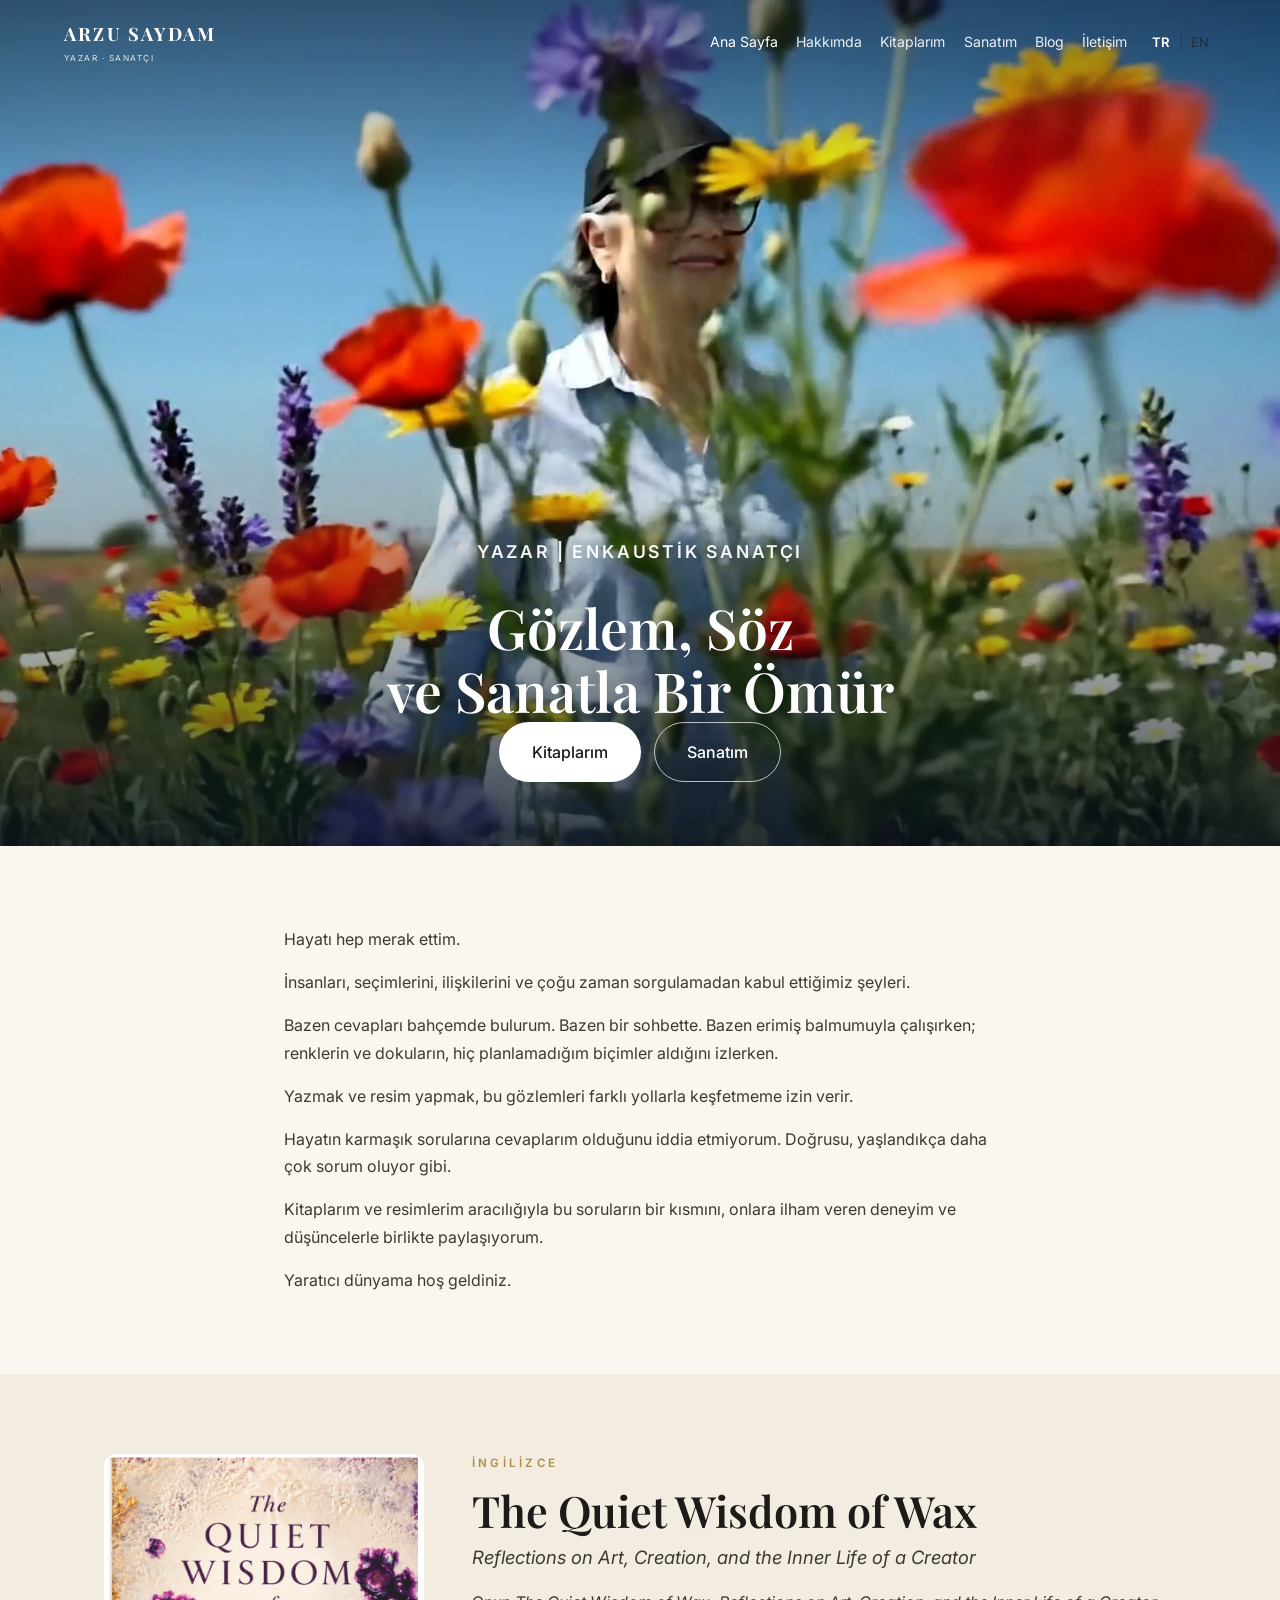
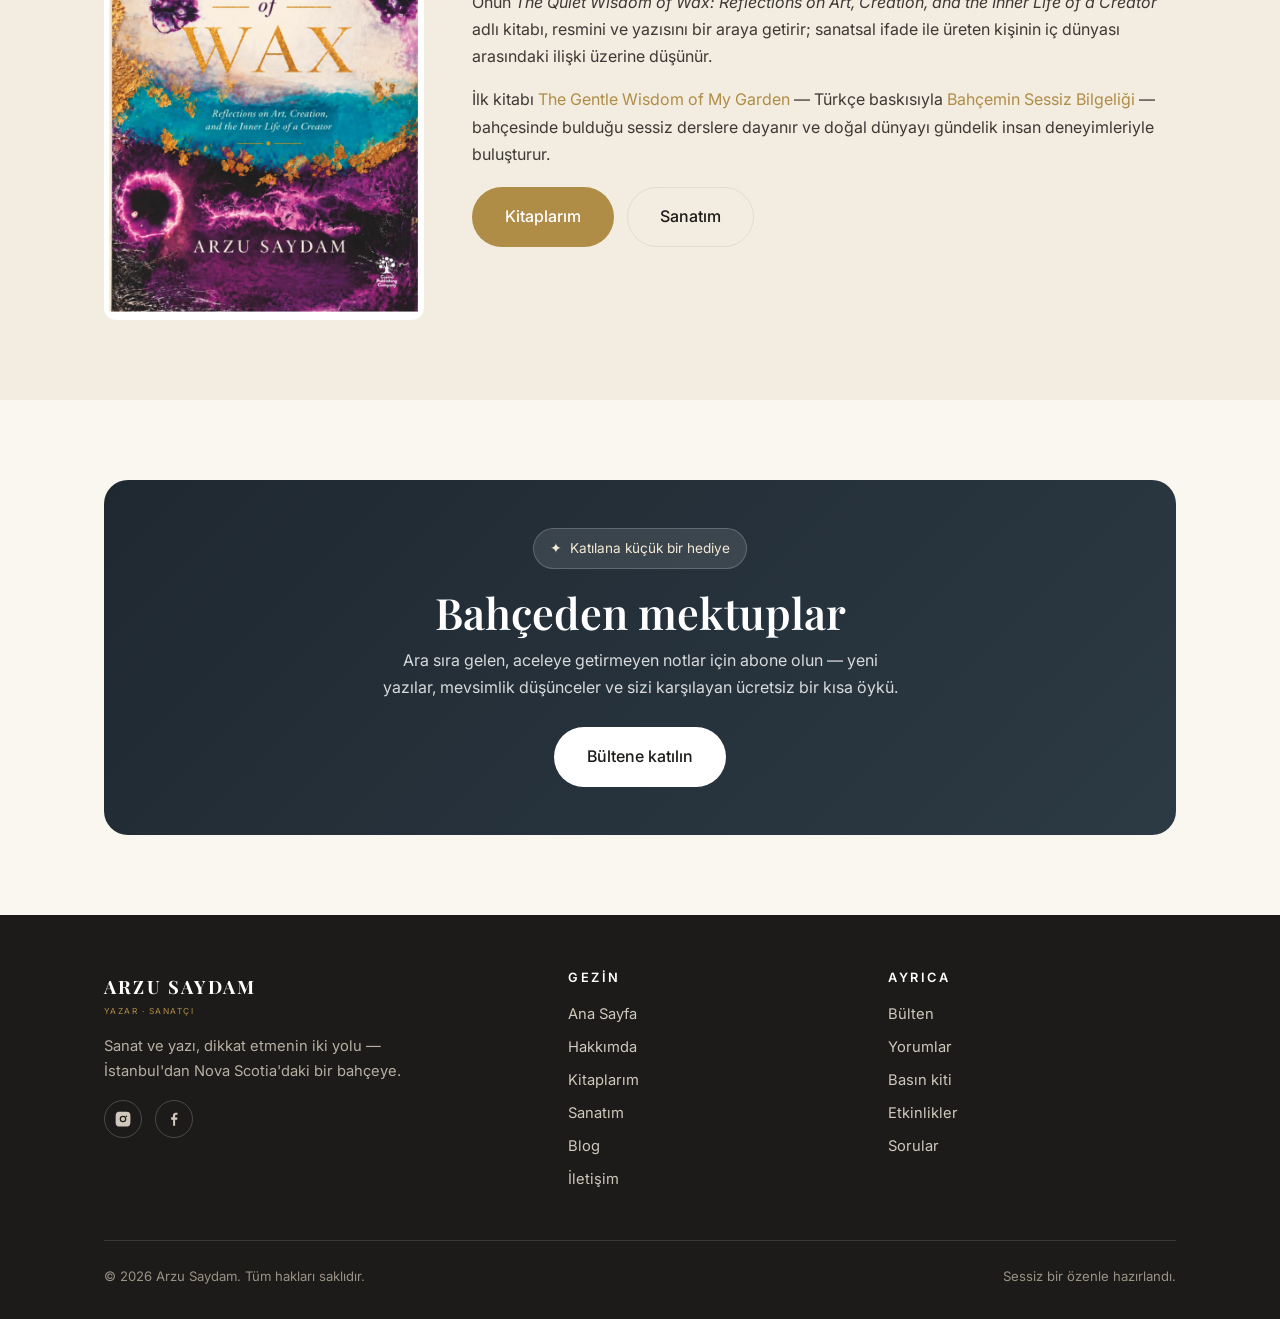
==== index.html @ 3903ef40 "Present Arzu as author and encaustic painter. Keep the garden film and the garden book, and add The " ====
<!DOCTYPE html>
<html lang="tr">
<head>
<meta charset="UTF-8">
<meta name="viewport" content="width=device-width, initial-scale=1.0">
<title>Arzu Saydam — Yazar ve Enkaustik Sanatçı</title>
<meta name="description" content="Arzu Saydam is a Canadian author and encaustic artist whose creative work is rooted in curiosity, observation, and a lifelong desire to understand the world around her.">
<meta property="og:type" content="website">
<meta property="og:site_name" content="Arzu Saydam">
<meta property="og:title" content="Arzu Saydam — Yazar ve Enkaustik Sanatçı">
<meta property="og:description" content="Arzu Saydam is a Canadian author and encaustic artist whose creative work is rooted in curiosity, observation, and a lifelong desire to understand the world around her.">
<meta property="og:image" content="https://www.arzusaydamauthor.com/assets/og-image.jpg">
<meta property="og:image:width" content="1200">
<meta property="og:image:height" content="630">
<meta property="og:url" content="https://www.arzusaydamauthor.com/">
<meta name="twitter:card" content="summary_large_image">
<meta name="twitter:title" content="Arzu Saydam — Yazar ve Enkaustik Sanatçı">
<meta name="twitter:description" content="Arzu Saydam is a Canadian author and encaustic artist whose creative work is rooted in curiosity, observation, and a lifelong desire to understand the world around her.">
<meta name="twitter:image" content="https://www.arzusaydamauthor.com/assets/og-image.jpg">
<link rel="canonical" href="https://www.arzusaydamauthor.com/">
<link rel="icon" href="assets/logo_square.png">
<link href="https://fonts.googleapis.com/css2?family=Inter:wght@400;500;600;700&family=Playfair+Display:ital,wght@0,500;0,600;1,500;1,600&display=swap" rel="stylesheet">
<link rel="stylesheet" href="styles.css">
</head>
<body data-page="home" data-nav="dark">
<a class="skip-link" href="#main">Skip to content</a>
<div id="nav-slot"></div>

<main id="main">

<!-- ===================== HERO (full-bleed garden video) =====================
     TODO(video): The homepage still uses the garden film.
     When the studio hero video arrives, replace only the source below
     (assets/hero-walk.mp4) and, if the still should change too, the poster
     (assets/hero_poster.jpg). Leave the surrounding markup as it is.
     ====================================================================== -->
<header class="hero hero--video">
  <video class="hero-video" autoplay loop muted playsinline poster="assets/hero_poster.jpg" aria-hidden="true">
    <source src="assets/hero-walk.mp4" type="video/mp4">
  </video>
  <div class="v-scrim-top"></div>
  <div class="v-scrim-bottom"></div>

  <div class="hero-content" style="margin-bottom:1rem">
    <p class="hero-role stagger d1"><span data-lang="tr">Yazar | Enkaustik Sanatçı</span><span data-lang="en">Author | Encaustic Artist</span></p>
    <h1 class="stagger d2"><span data-lang="tr">Gözlem, Söz<br>ve Sanatla Bir Ömür</span><span data-lang="en">A Life of Observation,<br>Words, and Art</span></h1>
    <div class="hero-cta stagger d4">
      <a href="books.html" class="btn btn-white btn-lg"><span data-lang="tr">Kitaplarım</span><span data-lang="en">My Books</span></a>
      <a href="art.html" class="btn btn-ghost btn-ghost-light btn-lg"><span data-lang="tr">Sanatım</span><span data-lang="en">My Art</span></a>
    </div>
  </div>
</header>

<!-- ===================== INTRO (her homepage write-up) ===================== -->
<section>
  <div class="narrow">
    <div class="prose">
      <p><span data-lang="tr">Hayatı hep merak ettim.</span><span data-lang="en">I have always been curious about life.</span></p>
      <p><span data-lang="tr">İnsanları, seçimlerini, ilişkilerini ve çoğu zaman sorgulamadan kabul ettiğimiz şeyleri.</span><span data-lang="en">About people, their choices, their relationships, and the things we often accept without questioning.</span></p>
      <p><span data-lang="tr">Bazen cevapları bahçemde bulurum. Bazen bir sohbette. Bazen erimiş balmumuyla çalışırken; renklerin ve dokuların, hiç planlamadığım biçimler aldığını izlerken.</span><span data-lang="en">Sometimes, I find answers in my garden. Sometimes, in a conversation. Sometimes, while working with molten wax, watching colours and textures take shapes I never planned.</span></p>
      <p><span data-lang="tr">Yazmak ve resim yapmak, bu gözlemleri farklı yollarla keşfetmeme izin verir.</span><span data-lang="en">Writing and painting allow me to explore these observations in different ways.</span></p>
      <p><span data-lang="tr">Hayatın karmaşık sorularına cevaplarım olduğunu iddia etmiyorum. Doğrusu, yaşlandıkça daha çok sorum oluyor gibi.</span><span data-lang="en">I don't claim to have answers to life's complicated questions. In fact, the older I grow, the more questions I seem to have.</span></p>
      <p><span data-lang="tr">Kitaplarım ve resimlerim aracılığıyla bu soruların bir kısmını, onlara ilham veren deneyim ve düşüncelerle birlikte paylaşıyorum.</span><span data-lang="en">Through my books and paintings, I share some of those questions, along with the experiences and reflections that inspired them.</span></p>
      <p><span data-lang="tr">Yaratıcı dünyama hoş geldiniz.</span><span data-lang="en">Welcome to my creative world.</span></p>
    </div>
  </div>
</section>

<!-- ===================== BOOK 2, softly, with the garden book beside it ===================== -->
<section class="alt">
  <div class="wrap">
    <div class="book">
      <div class="book-media" style="max-width:340px;margin:0 auto">
        <img src="assets/cover-wax-front.png" width="724" height="1054" alt="The Quiet Wisdom of Wax: Reflections on Art, Creation, and the Inner Life of a Creator — Arzu Saydam, ön kapak" style="width:100%;height:auto;border-radius:12px">
      </div>
      <div>
        <div class="section-tag"><span data-lang="tr">İngilizce</span><span data-lang="en">English</span></div>
        <h2 class="section-title" style="margin-bottom:0.35rem">The Quiet Wisdom of Wax</h2>
        <p class="lead" style="margin-bottom:1rem"><em>Reflections on Art, Creation, and the Inner Life of a Creator</em></p>
        <p style="color:var(--ink-soft);margin-bottom:1rem"><span data-lang="tr">Onun <em>The Quiet Wisdom of Wax: Reflections on Art, Creation, and the Inner Life of a Creator</em> adlı kitabı, resmini ve yazısını bir araya getirir; sanatsal ifade ile üreten kişinin iç dünyası arasındaki ilişki üzerine düşünür.</span><span data-lang="en">Her book <em>The Quiet Wisdom of Wax: Reflections on Art, Creation, and the Inner Life of a Creator</em> brings her painting and writing together, reflecting on the relationship between artistic expression and the inner life of the person creating it.</span></p>
        <p style="color:var(--ink-soft);margin-bottom:1.2rem"><span data-lang="tr">İlk kitabı <a href="books.html#gentle-wisdom" style="color:var(--gold)">The Gentle Wisdom of My Garden</a> — Türkçe baskısıyla <a href="books.html#bahcemin-sessiz-bilgeligi" style="color:var(--gold)">Bahçemin Sessiz Bilgeliği</a> — bahçesinde bulduğu sessiz derslere dayanır ve doğal dünyayı gündelik insan deneyimleriyle buluşturur.</span><span data-lang="en">In her first book, <a href="books.html#gentle-wisdom" style="color:var(--gold)">The Gentle Wisdom of My Garden</a>, also published in Turkish as <a href="books.html#bahcemin-sessiz-bilgeligi" style="color:var(--gold)">Bahçemin Sessiz Bilgeliği</a>, she draws upon the quiet lessons found in her garden, connecting the natural world with everyday human experiences.</span></p>
        <div class="hero-cta" style="justify-content:flex-start">
          <a href="books.html#quiet-wisdom" class="btn btn-gold btn-lg"><span data-lang="tr">Kitaplarım</span><span data-lang="en">My Books</span></a>
          <a href="art.html" class="btn btn-ghost btn-lg"><span data-lang="tr">Sanatım</span><span data-lang="en">My Art</span></a>
        </div>
      </div>
    </div>
  </div>
</section>

<!-- ===================== NEWSLETTER BAND ===================== -->
<section>
  <div class="wrap">
    <div class="band">
      <span class="gift">✦ <span data-lang="tr">Katılana küçük bir hediye</span><span data-lang="en">A free gift when you join</span></span>
      <h2 class="section-title" style="margin-bottom:0.6rem"><span data-lang="tr">Bahçeden mektuplar</span><span data-lang="en">Letters from the garden</span></h2>
      <p style="max-width:520px;margin:0 auto 1.6rem"><span data-lang="tr">Ara sıra gelen, aceleye getirmeyen notlar için abone olun — yeni yazılar, mevsimlik düşünceler ve sizi karşılayan ücretsiz bir kısa öykü.</span><span data-lang="en">Subscribe for occasional, unhurried notes — new writing, seasonal reflections, and a free short story to welcome you.</span></p>
      <a href="newsletter.html" class="btn btn-white btn-lg"><span data-lang="tr">Bültene katılın</span><span data-lang="en">Join the newsletter</span></a>
    </div>
  </div>
</section>

</main>

<div id="footer-slot"></div>
<script src="partials.js"></script>
</body>
</html>
---- styles.css ----
/* ========================================================================
   Arzu Saydam — Author Platform
   Shared stylesheet
   Palette drawn from the AS logo: warm gold, ink black, cream paper
   ======================================================================== */

:root {
  --gold: #b08d46;
  --gold-soft: #c8ad78;
  --ink: #1c1b19;
  --ink-soft: #3d3a35;
  --paper: #faf7f1;
  --paper-2: #f2ece1;
  --line: #e4dccd;
  --white: #ffffff;
  --shadow: 0 20px 60px rgba(28, 27, 25, 0.12);
  --radius: 1.5rem;
  --serif: 'Playfair Display', Georgia, 'Times New Roman', serif;
  --sans: 'Inter', -apple-system, BlinkMacSystemFont, 'Segoe UI', sans-serif;
}

* { margin: 0; padding: 0; box-sizing: border-box; }

/* ---------- Bilingual (Turkish default, English via toggle) ---------- */
html.lang-en [data-lang="tr"] { display: none !important; }
html:not(.lang-en) [data-lang="en"] { display: none !important; }
.lang-switch { display: inline-flex; align-items: center; gap: 2px; font-size: 0.82rem; }
.lang-switch button {
  background: none; border: none; cursor: pointer; color: inherit; font: inherit;
  padding: 2px 6px; border-radius: 6px; opacity: 0.6; letter-spacing: 0.04em;
}
.lang-switch button.active { opacity: 1; font-weight: 600; color: var(--gold); }
.on-dark .lang-switch button.active { color: #fff; }
.lang-switch .sep { opacity: 0.4; }

html { scroll-behavior: smooth; }

body {
  font-family: var(--sans);
  color: var(--ink);
  background: var(--paper);
  line-height: 1.7;
  -webkit-font-smoothing: antialiased;
}

h1, h2, h3, h4 { font-family: var(--serif); font-weight: 600; line-height: 1.15; color: var(--ink); }
a { color: inherit; text-decoration: none; }
img { display: block; max-width: 100%; }

.wrap { max-width: 1120px; margin: 0 auto; padding: 0 1.5rem; }
.narrow { max-width: 760px; margin: 0 auto; padding: 0 1.5rem; }

/* ---------- Animations ---------- */
@keyframes fadeInUp {
  from { opacity: 0; transform: translateY(30px); }
  to   { opacity: 1; transform: translateY(0); }
}
.stagger { opacity: 0; animation: fadeInUp 0.9s ease-out forwards; }
.d1 { animation-delay: 0.15s; }
.d2 { animation-delay: 0.45s; }
.d3 { animation-delay: 0.8s; }
.d4 { animation-delay: 1.15s; }

/* ---------- Accessibility ---------- */
.skip-link {
  position: absolute; left: -9999px; top: 0; z-index: 100;
  background: var(--ink); color: #fff; padding: 0.8rem 1.4rem; border-radius: 0 0 10px 0;
  font-size: 0.9rem; font-weight: 600;
}
.skip-link:focus { left: 0; }

@media (prefers-reduced-motion: reduce) {
  .stagger { animation: none; opacity: 1; }
  html { scroll-behavior: auto; }
  * { animation-duration: 0.01ms !important; animation-iteration-count: 1 !important; transition-duration: 0.01ms !important; }
}

/* ---------- Top navigation ---------- */
.nav {
  position: sticky; top: 0; z-index: 50;
  background: rgba(250, 247, 241, 0.86);
  backdrop-filter: blur(10px);
  border-bottom: 1px solid var(--line);
}
.nav.on-dark {
  position: absolute; top: 0; left: 0; width: 100%;
  background: transparent; border-bottom: none; backdrop-filter: none;
}
.nav-inner {
  max-width: 1200px; margin: 0 auto; padding: 1.1rem 1.5rem;
  display: flex; align-items: center; justify-content: space-between; gap: 1rem;
}
.brand { display: flex; align-items: center; gap: 0.7rem; }
.brand .mark {
  font-family: var(--serif); font-weight: 700; letter-spacing: 0.12em;
  font-size: 1.15rem; text-transform: uppercase;
}
.brand .mark small { display: block; font-family: var(--sans); font-weight: 400;
  letter-spacing: 0.18em; font-size: 0.52rem; color: var(--gold); text-transform: uppercase; margin-top: 2px; }
.on-dark .brand .mark { color: #fff; }
.on-dark .brand .mark small { color: rgba(255,255,255,0.85); }

.menu { display: flex; align-items: center; gap: 1.15rem; list-style: none; }
.menu a { font-size: 0.88rem; color: var(--ink-soft); transition: color 0.2s; }
.menu a:hover, .menu a.active { color: var(--gold); }
.on-dark .menu a { color: rgba(255,255,255,0.9); }
.on-dark .menu a:hover, .on-dark .menu a.active { color: #fff; }

.btn {
  display: inline-block; font-family: var(--sans); font-size: 0.9rem; font-weight: 500;
  padding: 0.7rem 1.5rem; border-radius: 999px; cursor: pointer; border: 1px solid transparent;
  transition: transform 0.2s ease, background 0.2s ease, color 0.2s ease;
}
.btn:hover { transform: translateY(-1px); }
.btn-gold { background: var(--gold); color: #fff; }
.btn-gold:hover { background: #9a7a38; }
.btn-ghost { border-color: var(--line); color: var(--ink); background: transparent; }
.btn-ghost:hover { border-color: var(--gold); color: var(--gold); }
.btn-white { background: #fff; color: var(--ink); }
.btn-ghost-light { border-color: rgba(255,255,255,0.7); color: #fff; background: transparent; }
.btn-ghost-light:hover { border-color: #fff; color: #fff; }
.btn-lg { padding: 0.95rem 2rem; font-size: 1rem; }
.btn:focus-visible, .artwork-open:focus-visible, .menu a:focus-visible, .lightbox-close:focus-visible {
  outline: 2px solid var(--gold); outline-offset: 3px;
}

.nav-toggle { display: none; width: 44px; height: 44px; border: 1px solid var(--line);
  background: #fff; border-radius: 12px; cursor: pointer; align-items: center; justify-content: center; }
.on-dark .nav-toggle { background: rgba(255,255,255,0.15); border-color: rgba(255,255,255,0.4); }
.nav-toggle svg { width: 22px; height: 22px; }
.on-dark .nav-toggle svg { stroke: #fff; }

/* ---------- Hero ---------- */
.hero {
  position: relative; min-height: 92vh; display: flex; flex-direction: column;
  align-items: center; justify-content: center; text-align: center; overflow: hidden;
}

/* Full-bleed video hero */
.hero--video { background: #0d1b2a; justify-content: flex-end; padding-bottom: 3rem; min-height: 94vh; }
.hero--video .hero-video {
  position: absolute; inset: 0; width: 100%; height: 100%; object-fit: cover; z-index: 0;
  background: url('assets/hero_poster.jpg?v=2') center/cover no-repeat;
}
.hero--video .v-scrim-top {
  position: absolute; top: 0; left: 0; width: 100%; height: 26%; z-index: 1; pointer-events: none;
  background: linear-gradient(180deg, rgba(10,20,35,0.5) 0%, rgba(10,20,35,0) 100%);
}
.hero--video .v-scrim-bottom {
  position: absolute; bottom: 0; left: 0; width: 100%; height: 55%; z-index: 1; pointer-events: none;
  background: linear-gradient(0deg, rgba(8,16,28,0.82) 0%, rgba(8,16,28,0.28) 50%, rgba(8,16,28,0) 100%);
}

.hero-content { position: relative; z-index: 6; margin-top: 1.2rem; padding: 0 1.5rem; }
.hero-role {
  letter-spacing: 0.16em; text-transform: uppercase; font-size: clamp(0.62rem, 2.5vw, 0.78rem); font-weight: 600;
  color: #f3ead6; margin: 0 auto 0.85rem; max-width: 36rem;
}
.hero-content h1 { color: #fff; font-size: clamp(2.15rem, 4.6vw, 3.45rem); max-width: 16em; margin-left: auto; margin-right: auto; text-shadow: 0 2px 24px rgba(0,0,0,0.25); }
.hero-content h1 em { font-style: italic; color: #fff; }
.hero-content p { color: rgba(255,255,255,0.95); font-size: 1.1rem; max-width: 560px; margin: 1rem auto 1.8rem;
  text-shadow: 0 1px 12px rgba(0,0,0,0.3); }
.hero-cta { display: flex; gap: 0.8rem; justify-content: center; flex-wrap: wrap; }

/* ---------- Sections ---------- */
section { padding: 5rem 0; }
.section-tag { font-family: var(--sans); letter-spacing: 0.28em; text-transform: uppercase;
  font-size: 0.72rem; color: var(--gold); font-weight: 600; margin-bottom: 0.8rem; }
.section-title { font-size: clamp(1.9rem, 4vw, 2.7rem); margin-bottom: 1rem; }
.lead { font-size: 1.15rem; color: var(--ink-soft); }
.center { text-align: center; }
.divider { width: 60px; height: 1px; background: var(--gold); margin: 1.2rem auto; position: relative; }
.divider::after { content: '✦'; position: absolute; top: -0.7rem; left: 50%; transform: translateX(-50%);
  color: var(--gold); font-size: 0.8rem; background: var(--paper); padding: 0 6px; }

.alt { background: var(--paper-2); }

/* ---------- Cards / grids ---------- */
.grid { display: grid; gap: 1.6rem; }
.grid-2 { grid-template-columns: repeat(2, 1fr); }
.grid-3 { grid-template-columns: repeat(3, 1fr); }
.card { background: #fff; border: 1px solid var(--line); border-radius: var(--radius); overflow: hidden;
  box-shadow: var(--shadow); transition: transform 0.25s ease, box-shadow 0.25s ease; }
.card:hover { transform: translateY(-4px); box-shadow: 0 30px 70px rgba(28,27,25,0.16); }
.card .body { padding: 1.6rem; }
.card h3 { font-size: 1.3rem; margin-bottom: 0.5rem; }
.card .meta { font-size: 0.78rem; letter-spacing: 0.16em; text-transform: uppercase; color: var(--gold); margin-bottom: 0.6rem; }
.card p { color: var(--ink-soft); font-size: 0.97rem; }
.card .thumb { aspect-ratio: 3/2; background: linear-gradient(135deg, var(--paper-2), var(--line)); }

/* Book layout */
.book { display: grid; grid-template-columns: 320px 1fr; gap: 3rem; align-items: start; }
.book-cover { border-radius: 12px; overflow: hidden; box-shadow: var(--shadow);
  aspect-ratio: 2/3; background: linear-gradient(160deg, #26303a, #121820); position: relative; }
.book-cover .cover-inner { position: absolute; inset: 0; display: flex; flex-direction: column;
  align-items: center; justify-content: center; text-align: center; padding: 1.4rem; color: #f3ead6; }
.book-cover .cover-inner .t { font-family: var(--serif); font-size: 1.5rem; line-height: 1.2; }
.book-cover .cover-inner .a { margin-top: auto; font-size: 0.72rem; letter-spacing: 0.24em; text-transform: uppercase; color: var(--gold-soft); }
.book-cover .cover-inner .leaf { font-size: 2rem; color: var(--gold-soft); margin-bottom: 0.8rem; }
.formats { display: flex; gap: 0.6rem; flex-wrap: wrap; margin: 1rem 0; }
.chip { font-size: 0.78rem; padding: 0.35rem 0.85rem; border: 1px solid var(--line); border-radius: 999px; color: var(--ink-soft); }
.sample { background: #fff; border: 1px solid var(--line); border-left: 3px solid var(--gold);
  border-radius: 12px; padding: 1.8rem 2rem; margin-top: 1.4rem; }
.sample p { color: var(--ink-soft); margin-bottom: 1rem; }
.sample p:first-of-type::first-letter { font-family: var(--serif); font-size: 3.2rem; float: left;
  line-height: 0.8; padding: 0.3rem 0.6rem 0 0; color: var(--gold); }

/* Quote / testimonial */
.quote { background: #fff; border: 1px solid var(--line); border-radius: var(--radius); padding: 2rem;
  box-shadow: var(--shadow); align-self: start; }
.quote p { font-family: var(--serif); font-style: italic; font-size: 1.15rem; color: var(--ink-soft); }
.quote p + p { margin-top: 0.85rem; }
.quote .stars { color: var(--gold); letter-spacing: 0.12em; font-size: 0.95rem; margin-bottom: 0.75rem;
  line-height: 1; }
.quote .by { font-family: var(--sans); font-style: normal; font-size: 0.85rem; color: var(--gold);
  margin-top: 1rem; letter-spacing: 0.06em; }

/* Forms */
.field { margin-bottom: 1.1rem; }
.field label { display: block; font-size: 0.85rem; margin-bottom: 0.4rem; color: var(--ink-soft); }
.field input, .field textarea, .field select {
  width: 100%; padding: 0.8rem 1rem; border: 1px solid var(--line); border-radius: 12px;
  font-family: var(--sans); font-size: 0.95rem; background: #fff; color: var(--ink); }
.field input:focus, .field textarea:focus { outline: none; border-color: var(--gold); }

/* Newsletter band */
.band { background: linear-gradient(135deg, #1f2831, #2c3a44); color: #f3ead6; border-radius: var(--radius); padding: 3rem; text-align: center; }
.band h2 { color: #fff; }
.band p { color: rgba(255,255,255,0.82); }
.band .gift { display: inline-flex; align-items: center; gap: 0.5rem; background: rgba(255,255,255,0.1);
  border: 1px solid rgba(255,255,255,0.2); padding: 0.5rem 1rem; border-radius: 999px; font-size: 0.85rem; margin-bottom: 1.2rem; }

/* FAQ */
.faq details { background: #fff; border: 1px solid var(--line); border-radius: 14px; padding: 1.2rem 1.5rem; margin-bottom: 1rem; }
.faq summary { font-family: var(--serif); font-size: 1.15rem; cursor: pointer; list-style: none; display: flex; justify-content: space-between; align-items: center; }
.faq summary::-webkit-details-marker { display: none; }
.faq summary::after { content: '+'; color: var(--gold); font-size: 1.4rem; }
.faq details[open] summary::after { content: '–'; }
.faq details p { margin-top: 0.9rem; color: var(--ink-soft); }

/* Media kit downloads */
.dl { display: flex; align-items: center; justify-content: space-between; gap: 1rem;
  background: #fff; border: 1px solid var(--line); border-radius: 14px; padding: 1.1rem 1.4rem; margin-bottom: 0.8rem; }
.dl .n { font-weight: 500; }
.dl .s { font-size: 0.8rem; color: var(--ink-soft); }

/* ---------- Footer ---------- */
.footer { background: var(--ink); color: #cfc8bb; padding: 3.5rem 0 2rem; }
.footer a { color: #cfc8bb; }
.footer a:hover { color: #fff; }
.footer-grid { display: grid; grid-template-columns: 1.5fr 1fr 1fr; gap: 2rem; }
.footer h4 { color: #fff; font-family: var(--sans); font-size: 0.8rem; letter-spacing: 0.2em; text-transform: uppercase; margin-bottom: 1rem; }
.footer ul { list-style: none; }
.footer ul li { margin-bottom: 0.5rem; font-size: 0.92rem; }
.footer .brand .mark { color: #fff; }
.footer .socials { display: flex; gap: 0.8rem; margin-top: 1rem; }
.footer .socials a { width: 38px; height: 38px; border: 1px solid rgba(255,255,255,0.2); border-radius: 50%;
  display: flex; align-items: center; justify-content: center; }
.footer .socials svg { width: 18px; height: 18px; fill: #cfc8bb; }
.footer .socials a:hover { background: var(--gold); border-color: var(--gold); }
.footer .socials a:hover svg { fill: #fff; }
.footer-bottom { border-top: 1px solid rgba(255,255,255,0.12); margin-top: 2.5rem; padding-top: 1.5rem;
  font-size: 0.82rem; color: #9a9284; display: flex; justify-content: space-between; flex-wrap: wrap; gap: 0.6rem; }

/* ---------- Prose, books, profile, gallery ---------- */
.prose p { color: var(--ink-soft); margin: 0 0 1rem; }
.prose p:last-child { margin-bottom: 0; }
[hidden] { display: none !important; }

.role-line {
  letter-spacing: 0.14em; text-transform: uppercase; font-size: 0.78rem;
  font-weight: 600; color: var(--gold); margin-top: 0.85rem;
}

.shelf {
  display: grid; grid-template-columns: repeat(3, 1fr); gap: 1.4rem; align-items: stretch;
}
.book-card {
  background: #fff; border: 1px solid var(--line); border-radius: var(--radius);
  box-shadow: var(--shadow); display: flex; flex-direction: column; min-width: 0;
}
.cover-frame {
  height: 340px; display: flex; align-items: center; justify-content: center;
  background: linear-gradient(180deg, var(--paper-2), #fff); padding: 1.1rem 1.1rem 0.4rem;
}
.cover-frame img {
  max-height: 100%; max-width: 100%; width: auto; height: auto; object-fit: contain;
  border-radius: 6px; box-shadow: 0 12px 28px rgba(28, 27, 25, 0.12);
}
.book-card .body { padding: 1.15rem 1.25rem 1.4rem; display: flex; flex-direction: column; gap: 0.75rem; flex: 1; }
.book-card h2 { font-size: 1.35rem; }
.book-card .sub { font-family: var(--serif); font-style: italic; color: var(--ink-soft); font-size: 0.98rem; }
.book-card p { color: var(--ink-soft); font-size: 0.95rem; }
.edition {
  font-size: 0.72rem; letter-spacing: 0.16em; text-transform: uppercase;
  color: var(--gold); font-weight: 600;
}
.book-card .buy { display: flex; flex-direction: column; gap: 0.5rem; margin-top: auto; }
.book-card .buy .btn { text-align: center; }
.meta-quiet { font-size: 0.8rem; color: var(--ink-soft); line-height: 1.55; }
.shelf-note { margin-top: 1.4rem; color: var(--ink-soft); font-size: 0.92rem; }

.back-cover { margin-top: 0.2rem; }
.back-cover summary {
  cursor: pointer; color: var(--gold); font-size: 0.9rem; list-style: none;
}
.back-cover summary::-webkit-details-marker { display: none; }
.back-cover img { margin-top: 0.8rem; border-radius: 8px; width: 100%; height: auto; }

.profile { display: grid; grid-template-columns: 260px 1fr; gap: 2.5rem; align-items: start; }
.portrait { border-radius: 18px; overflow: hidden; box-shadow: var(--shadow); }
.portrait img { width: 100%; aspect-ratio: 4/5; object-fit: cover; }
.statement {
  margin-top: 2.6rem; padding: 1.5rem 1.5rem 1.5rem 1.35rem;
  border-left: 3px solid var(--gold); background: #fff; border-radius: 0 16px 16px 0;
}
.statement p { color: var(--ink-soft); margin: 0 0 0.85rem; }
.statement p:last-child { margin-bottom: 0; }

.gallery { display: grid; grid-template-columns: repeat(3, 1fr); gap: 1.3rem; }
.artwork-open {
  display: flex; flex-direction: column; width: 100%; text-align: left;
  background: #fff; border: 1px solid var(--line); border-radius: var(--radius);
  overflow: hidden; cursor: pointer; font: inherit; color: inherit; padding: 0;
  box-shadow: var(--shadow); transition: transform 0.25s ease, box-shadow 0.25s ease;
}
.artwork-open:hover { transform: translateY(-4px); box-shadow: 0 30px 70px rgba(28, 27, 25, 0.16); }
.artwork-frame {
  position: relative; display: block; aspect-ratio: 4/5;
  background:
    radial-gradient(circle at 18% 22%, rgba(176, 141, 70, 0.38), transparent 42%),
    radial-gradient(circle at 78% 74%, rgba(88, 58, 92, 0.2), transparent 46%),
    linear-gradient(165deg, #f6f0e4, #e4d7c4 55%, #d9c7b0);
}
.artwork-photo { width: 100%; height: 100%; object-fit: cover; }
.artwork-empty {
  position: absolute; inset: 0; display: flex; align-items: center; justify-content: center;
  text-align: center; padding: 1rem; letter-spacing: 0.14em; text-transform: uppercase;
  font-size: 0.72rem; font-weight: 600; color: var(--gold);
}
.artwork-frame:has(.artwork-photo:not([hidden])) .artwork-empty { display: none; }
.artwork-caption { display: block; padding: 1rem 1.1rem 1.15rem; }
.artwork-title { display: block; font-family: var(--serif); font-size: 1.15rem; font-weight: 600; }
.artwork-meta {
  display: flex; flex-wrap: wrap; gap: 0.35rem 0.7rem; margin-top: 0.35rem;
  font-size: 0.78rem; letter-spacing: 0.08em; text-transform: uppercase; color: var(--ink-soft);
}
.artwork.is-placeholder .artwork-title,
.artwork.is-placeholder .artwork-meta { color: #a39888; font-style: italic; letter-spacing: 0.04em; text-transform: none; }
.works-note {
  margin: 0 auto 1.8rem; max-width: 640px; text-align: center; color: var(--ink-soft);
}
.works-note code {
  font-family: ui-monospace, SFMono-Regular, Menlo, Consolas, monospace;
  font-size: 0.86em; color: var(--ink);
}

.lightbox {
  margin: auto; border: none; padding: 0; background: transparent;
  width: min(920px, calc(100vw - 2rem)); max-height: calc(100vh - 2rem);
}
.lightbox::backdrop { background: rgba(20, 16, 12, 0.72); }
.lightbox-panel {
  background: var(--paper); border-radius: 18px; overflow: hidden;
  display: grid; grid-template-columns: 1.15fr 0.85fr; position: relative;
  box-shadow: var(--shadow);
}
.lightbox-visual {
  min-height: 280px; background:
    radial-gradient(circle at 18% 22%, rgba(176, 141, 70, 0.38), transparent 42%),
    radial-gradient(circle at 78% 74%, rgba(88, 58, 92, 0.2), transparent 46%),
    linear-gradient(165deg, #f6f0e4, #e4d7c4);
  display: flex; align-items: center; justify-content: center;
}
.lightbox-photo { width: 100%; height: 100%; max-height: 82vh; object-fit: contain; background: #1c1b19; }
.lightbox-empty {
  letter-spacing: 0.14em; text-transform: uppercase; font-size: 0.75rem;
  font-weight: 600; color: var(--gold); text-align: center; padding: 2rem;
}
.lightbox-copy { padding: 2rem 1.5rem 1.6rem; }
.lightbox-copy h2 { font-size: 1.7rem; margin: 0.4rem 0 0.8rem; }
.lightbox-specs { list-style: none; color: var(--ink-soft); font-size: 0.95rem; }
.lightbox-specs li { margin: 0.25rem 0; }
.lightbox-close {
  position: absolute; top: 0.7rem; right: 0.7rem; width: 40px; height: 40px;
  border-radius: 999px; border: 1px solid var(--line); background: #fff; cursor: pointer;
  font-size: 1.3rem; line-height: 1; color: var(--ink);
}

/* ---------- Page header (interior pages) ---------- */
.page-head { background: linear-gradient(180deg, var(--paper-2), var(--paper)); padding: 6.5rem 0 3rem; text-align: center; border-bottom: 1px solid var(--line); }
.page-head h1 { font-size: clamp(2.2rem, 5vw, 3.2rem); }
.page-head p { color: var(--ink-soft); max-width: 620px; margin: 1rem auto 0; }

/* ---------- Responsive ---------- */
@media (max-width: 1080px) {
  .grid-3, .grid-2, .shelf { grid-template-columns: 1fr; }
  .gallery { grid-template-columns: 1fr 1fr; }
  .book { grid-template-columns: 1fr; }
  .book-card { display: grid; grid-template-columns: minmax(150px, 240px) 1fr; }
  .cover-frame { height: 100%; min-height: 240px; }
  .book-cover { max-width: 280px; margin: 0 auto; }
  .profile { grid-template-columns: 220px 1fr; gap: 1.6rem; }
  .lightbox-panel { grid-template-columns: 1fr; }
  .footer-grid { grid-template-columns: 1fr 1fr; }
  .menu { display: none; position: absolute; top: 68px; right: 1.5rem; flex-direction: column;
    background: #fff; border: 1px solid var(--line); border-radius: 16px; padding: 1rem 1.4rem;
    box-shadow: var(--shadow); min-width: 200px; align-items: flex-start; gap: 0.9rem; }
  .menu.open { display: flex; }
  .menu a { color: var(--ink-soft); }
  .on-dark .menu.open a { color: var(--ink-soft); }
  .on-dark .menu.open a:hover, .on-dark .menu.open a.active { color: var(--gold); }
  .on-dark .menu.open .lang-switch button { color: var(--ink-soft); }
  .on-dark .menu.open .lang-switch button.active { color: var(--gold); }
  .nav-toggle { display: flex; }
  .band { padding: 2rem 1.4rem; }
}
@media (max-width: 680px) {
  .book-card, .gallery, .profile, .footer-grid { grid-template-columns: 1fr; }
  .cover-frame { height: 300px; }
  .portrait { max-width: 280px; }
}
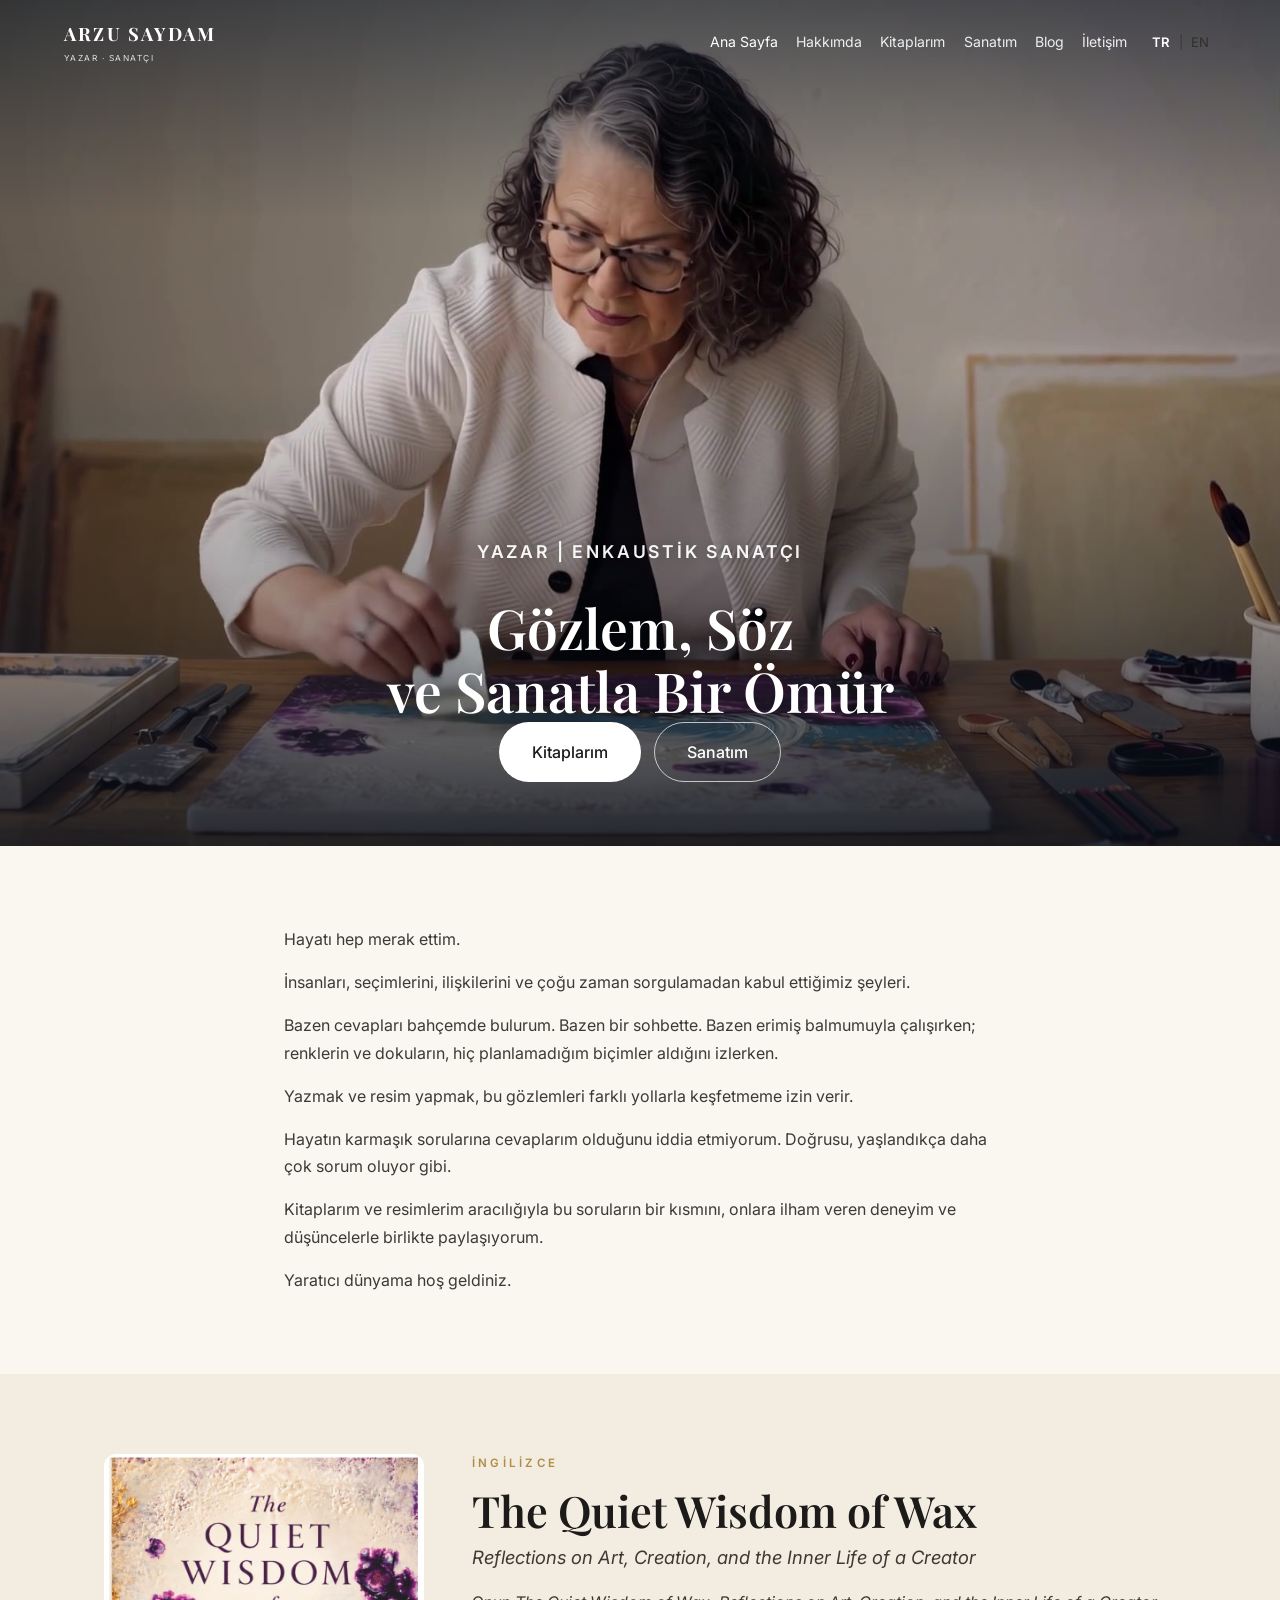
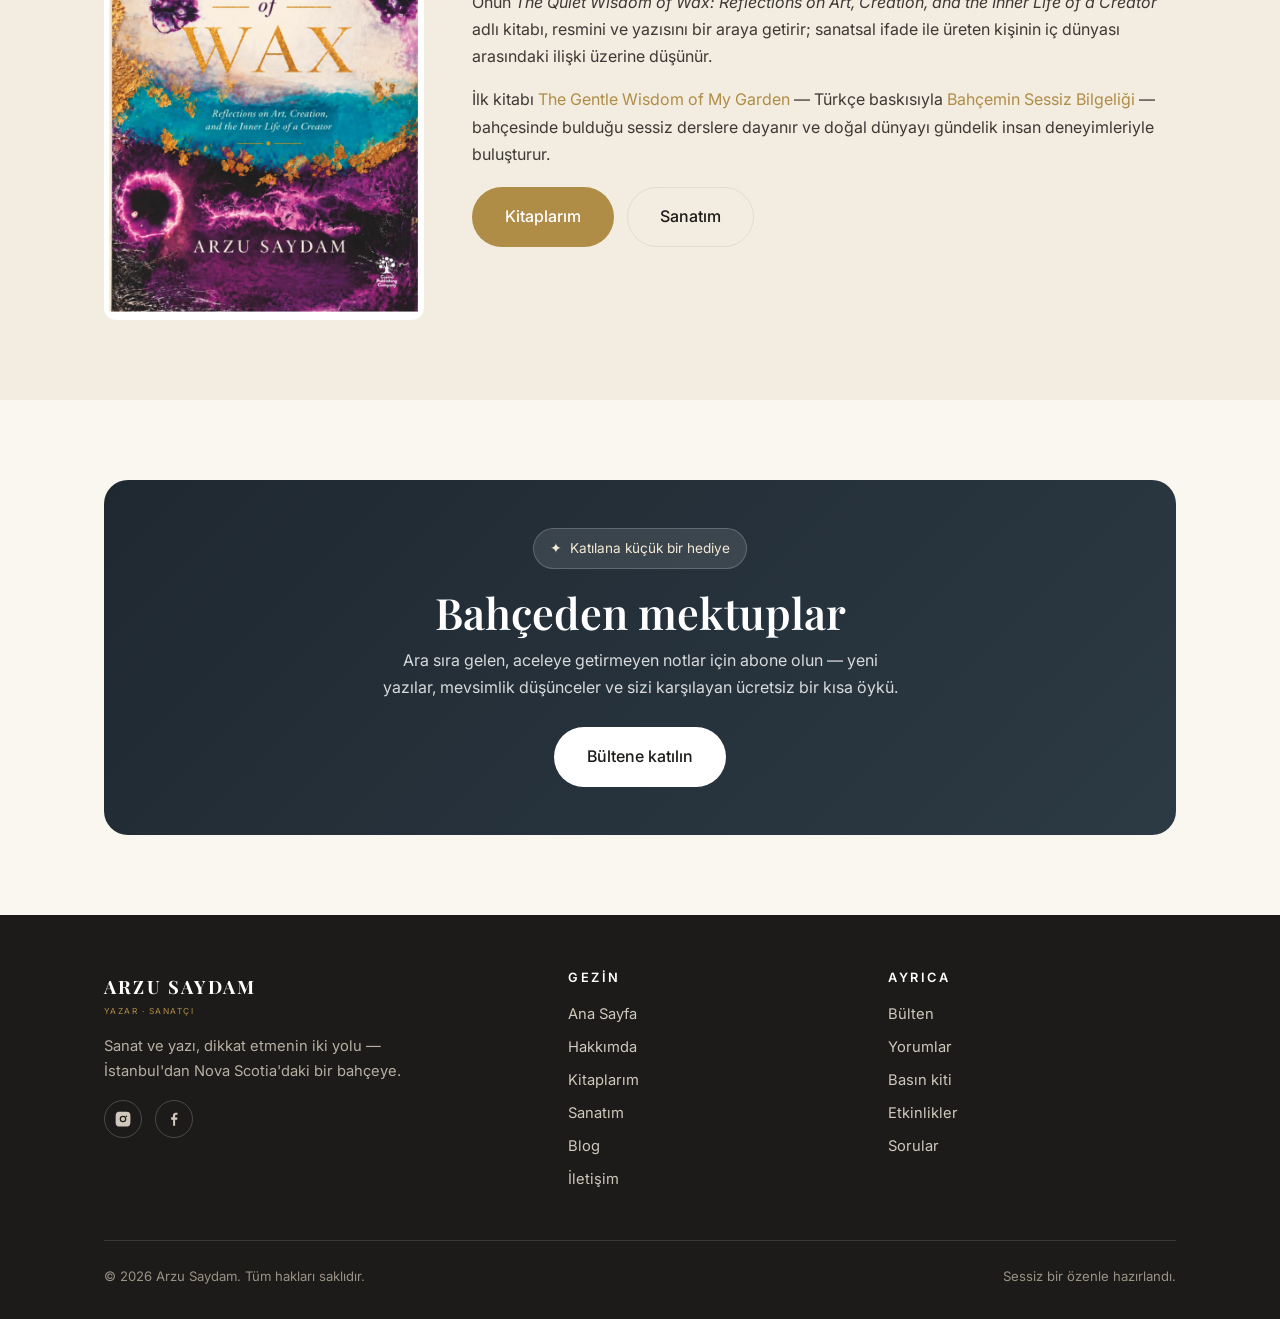
==== commit e0aafa9c: "Play the wax film on the homepage and keep the garden walk on My Books. The homepage hero is the cle" ====
--- a/index.html
+++ b/index.html
@@ -28,15 +28,10 @@
 
 <main id="main">
 
-<!-- ===================== HERO (full-bleed garden video) =====================
-     TODO(video): The homepage still uses the garden film.
-     When the studio hero video arrives, replace only the source below
-     (assets/hero-walk.mp4) and, if the still should change too, the poster
-     (assets/hero_poster.jpg). Leave the surrounding markup as it is.
-     ====================================================================== -->
+<!-- Hero film: assets/hero-wax.mp4. The garden walk stays at assets/hero-walk.mp4. -->
 <header class="hero hero--video">
-  <video class="hero-video" autoplay loop muted playsinline poster="assets/hero_poster.jpg" aria-hidden="true">
-    <source src="assets/hero-walk.mp4" type="video/mp4">
+  <video class="hero-video" autoplay loop muted playsinline poster="assets/hero-wax-poster.jpg" aria-hidden="true">
+    <source src="assets/hero-wax.mp4" type="video/mp4">
   </video>
   <div class="v-scrim-top"></div>
   <div class="v-scrim-bottom"></div>
--- a/styles.css
+++ b/styles.css
@@ -140,7 +140,7 @@
 .hero--video { background: #0d1b2a; justify-content: flex-end; padding-bottom: 3rem; min-height: 94vh; }
 .hero--video .hero-video {
   position: absolute; inset: 0; width: 100%; height: 100%; object-fit: cover; z-index: 0;
-  background: url('assets/hero_poster.jpg?v=2') center/cover no-repeat;
+  background: url('assets/hero-wax-poster.jpg') center/cover no-repeat;
 }
 .hero--video .v-scrim-top {
   position: absolute; top: 0; left: 0; width: 100%; height: 26%; z-index: 1; pointer-events: none;
@@ -299,6 +299,13 @@
 .book-card .buy .btn { text-align: center; }
 .meta-quiet { font-size: 0.8rem; color: var(--ink-soft); line-height: 1.55; }
 .shelf-note { margin-top: 1.4rem; color: var(--ink-soft); font-size: 0.92rem; }
+.garden-film { max-width: 880px; margin: 0 auto 2.2rem; }
+.garden-film video {
+  width: 100%; height: auto; display: block; border-radius: 16px;
+  background: #1c1b19; box-shadow: var(--shadow);
+}
+.garden-film figcaption { margin-top: 0.75rem; text-align: center; color: var(--ink-soft); font-size: 0.92rem; }
+.garden-film figcaption a { color: var(--gold); }
 
 .back-cover { margin-top: 0.2rem; }
 .back-cover summary {
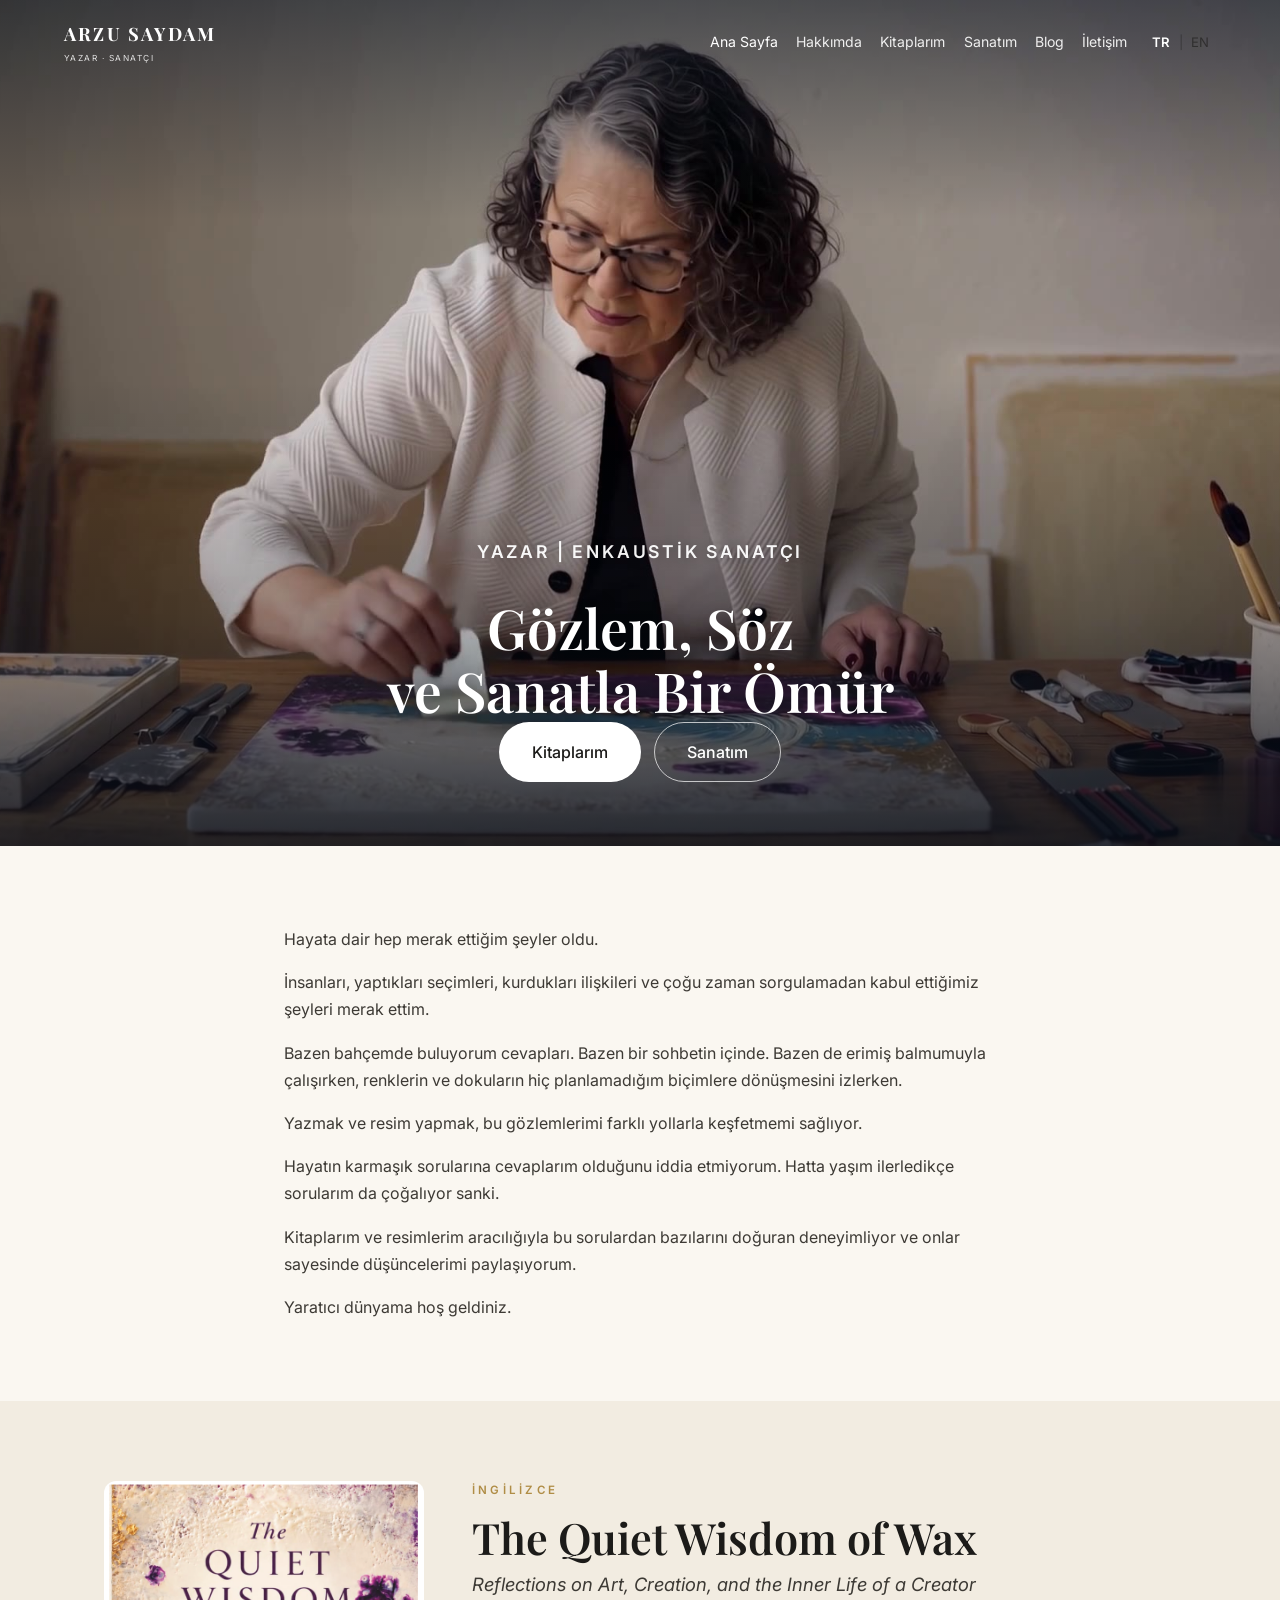
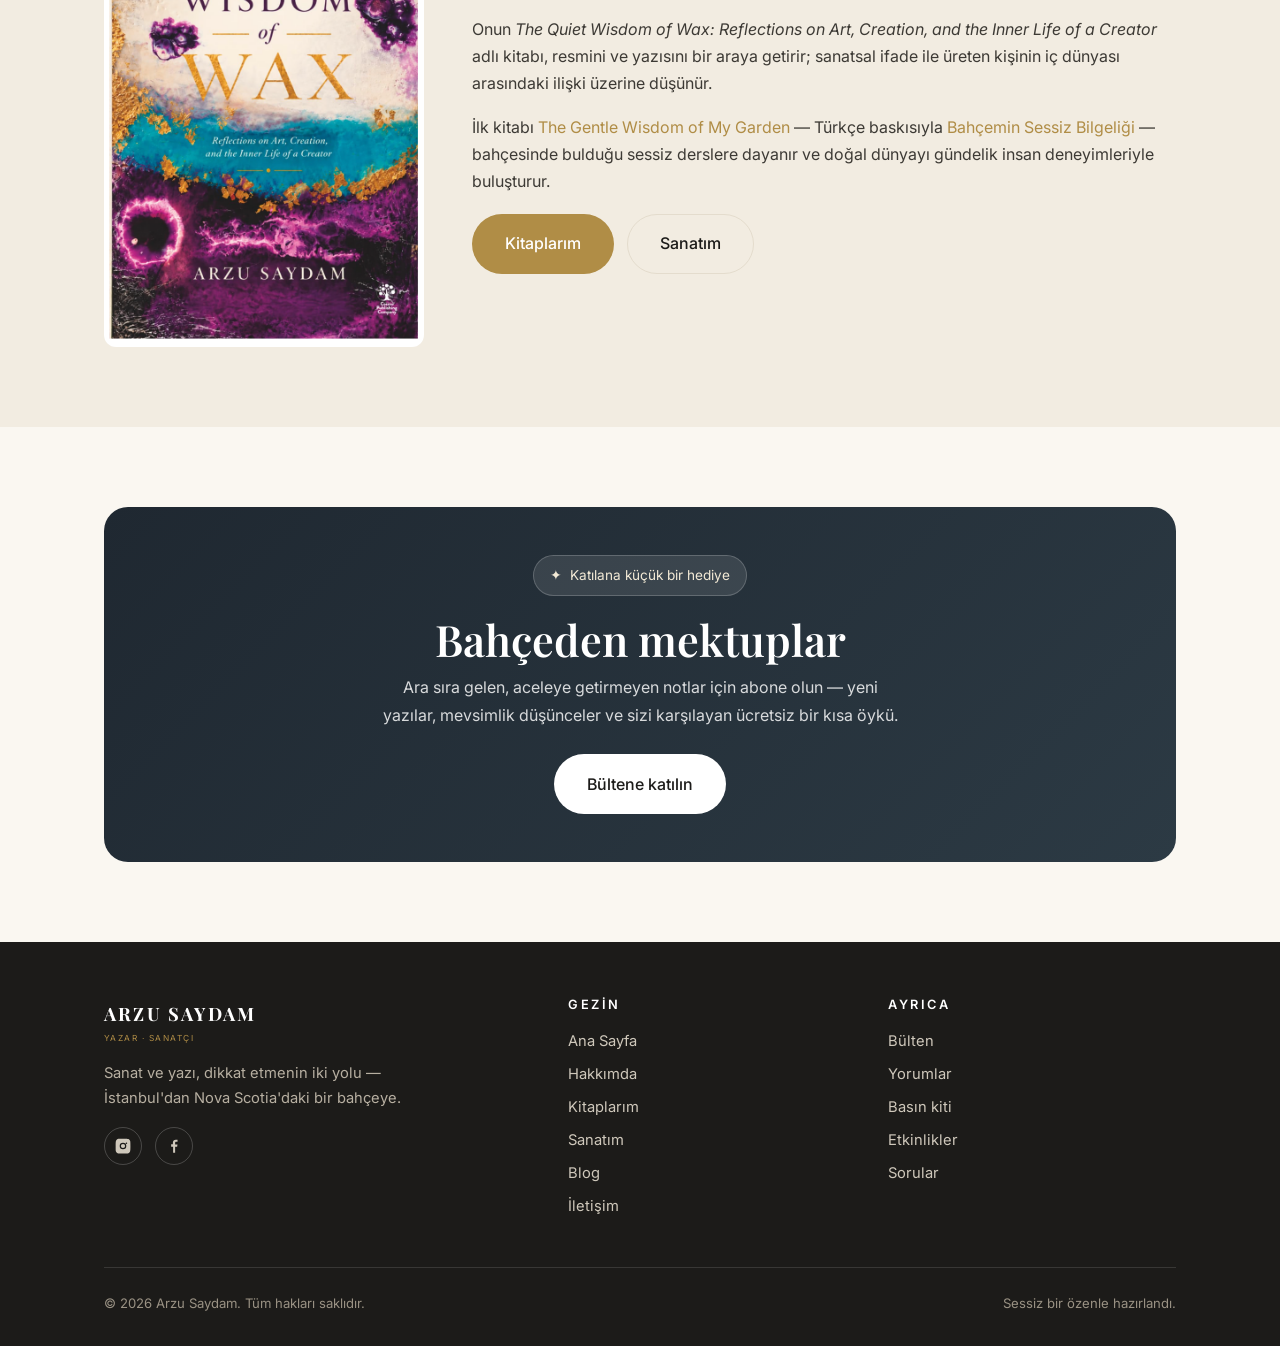
==== commit 43db21fc: "Update the Turkish copy from Arzu's revision. Replace the home, about, books, and art Turkish text w" ====
--- a/index.html
+++ b/index.html
@@ -1,6 +1,9 @@
 <!DOCTYPE html>
 <html lang="tr">
 <head>
+<script>
+try{if(localStorage.getItem('lang')==='en'){document.documentElement.classList.add('lang-en');document.documentElement.lang='en';}}catch(e){}
+</script>
 <meta charset="UTF-8">
 <meta name="viewport" content="width=device-width, initial-scale=1.0">
 <title>Arzu Saydam — Yazar ve Enkaustik Sanatçı</title>
@@ -50,12 +53,12 @@
 <section>
   <div class="narrow">
     <div class="prose">
-      <p><span data-lang="tr">Hayatı hep merak ettim.</span><span data-lang="en">I have always been curious about life.</span></p>
-      <p><span data-lang="tr">İnsanları, seçimlerini, ilişkilerini ve çoğu zaman sorgulamadan kabul ettiğimiz şeyleri.</span><span data-lang="en">About people, their choices, their relationships, and the things we often accept without questioning.</span></p>
-      <p><span data-lang="tr">Bazen cevapları bahçemde bulurum. Bazen bir sohbette. Bazen erimiş balmumuyla çalışırken; renklerin ve dokuların, hiç planlamadığım biçimler aldığını izlerken.</span><span data-lang="en">Sometimes, I find answers in my garden. Sometimes, in a conversation. Sometimes, while working with molten wax, watching colours and textures take shapes I never planned.</span></p>
-      <p><span data-lang="tr">Yazmak ve resim yapmak, bu gözlemleri farklı yollarla keşfetmeme izin verir.</span><span data-lang="en">Writing and painting allow me to explore these observations in different ways.</span></p>
-      <p><span data-lang="tr">Hayatın karmaşık sorularına cevaplarım olduğunu iddia etmiyorum. Doğrusu, yaşlandıkça daha çok sorum oluyor gibi.</span><span data-lang="en">I don't claim to have answers to life's complicated questions. In fact, the older I grow, the more questions I seem to have.</span></p>
-      <p><span data-lang="tr">Kitaplarım ve resimlerim aracılığıyla bu soruların bir kısmını, onlara ilham veren deneyim ve düşüncelerle birlikte paylaşıyorum.</span><span data-lang="en">Through my books and paintings, I share some of those questions, along with the experiences and reflections that inspired them.</span></p>
+      <p><span data-lang="tr">Hayata dair hep merak ettiğim şeyler oldu.</span><span data-lang="en">I have always been curious about life.</span></p>
+      <p><span data-lang="tr">İnsanları, yaptıkları seçimleri, kurdukları ilişkileri ve çoğu zaman sorgulamadan kabul ettiğimiz şeyleri merak ettim.</span><span data-lang="en">About people, their choices, their relationships, and the things we often accept without questioning.</span></p>
+      <p><span data-lang="tr">Bazen bahçemde buluyorum cevapları. Bazen bir sohbetin içinde. Bazen de erimiş balmumuyla çalışırken, renklerin ve dokuların hiç planlamadığım biçimlere dönüşmesini izlerken.</span><span data-lang="en">Sometimes, I find answers in my garden. Sometimes, in a conversation. Sometimes, while working with molten wax, watching colours and textures take shapes I never planned.</span></p>
+      <p><span data-lang="tr">Yazmak ve resim yapmak, bu gözlemlerimi farklı yollarla keşfetmemi sağlıyor.</span><span data-lang="en">Writing and painting allow me to explore these observations in different ways.</span></p>
+      <p><span data-lang="tr">Hayatın karmaşık sorularına cevaplarım olduğunu iddia etmiyorum. Hatta yaşım ilerledikçe sorularım da çoğalıyor sanki.</span><span data-lang="en">I don't claim to have answers to life's complicated questions. In fact, the older I grow, the more questions I seem to have.</span></p>
+      <p><span data-lang="tr">Kitaplarım ve resimlerim aracılığıyla bu sorulardan bazılarını doğuran deneyimliyor ve onlar sayesinde düşüncelerimi paylaşıyorum.</span><span data-lang="en">Through my books and paintings, I share some of those questions, along with the experiences and reflections that inspired them.</span></p>
       <p><span data-lang="tr">Yaratıcı dünyama hoş geldiniz.</span><span data-lang="en">Welcome to my creative world.</span></p>
     </div>
   </div>
--- a/styles.css
+++ b/styles.css
@@ -49,6 +49,8 @@
 
 .wrap { max-width: 1120px; margin: 0 auto; padding: 0 1.5rem; }
 .narrow { max-width: 760px; margin: 0 auto; padding: 0 1.5rem; }
+.measure { max-width: 52rem; margin: 0 auto; padding: 0 1.5rem; }
+.books-block { padding: 4.25rem 0; }
 
 /* ---------- Animations ---------- */
 @keyframes fadeInUp {
@@ -142,6 +144,7 @@
   position: absolute; inset: 0; width: 100%; height: 100%; object-fit: cover; z-index: 0;
   background: url('assets/hero-wax-poster.jpg') center/cover no-repeat;
 }
+.hero--garden .hero-video { background-image: url('assets/hero_poster.jpg'); }
 .hero--video .v-scrim-top {
   position: absolute; top: 0; left: 0; width: 100%; height: 26%; z-index: 1; pointer-events: none;
   background: linear-gradient(180deg, rgba(10,20,35,0.5) 0%, rgba(10,20,35,0) 100%);
@@ -221,7 +224,10 @@
 .field input, .field textarea, .field select {
   width: 100%; padding: 0.8rem 1rem; border: 1px solid var(--line); border-radius: 12px;
   font-family: var(--sans); font-size: 0.95rem; background: #fff; color: var(--ink); }
-.field input:focus, .field textarea:focus { outline: none; border-color: var(--gold); }
+.field input:focus, .field textarea:focus, .field select:focus { outline: none; border-color: var(--gold); }
+.btn:disabled { opacity: 0.65; cursor: wait; }
+.form-status { color: var(--ink); font-size: 0.9rem; margin-top: 0.85rem; }
+.hp { position: absolute; left: -9999px; width: 1px; height: 1px; overflow: hidden; }
 
 /* Newsletter band */
 .band { background: linear-gradient(135deg, #1f2831, #2c3a44); color: #f3ead6; border-radius: var(--radius); padding: 3rem; text-align: center; }
@@ -272,20 +278,56 @@
   font-weight: 600; color: var(--gold); margin-top: 0.85rem;
 }
 
+.book.book-feature,
+.book.edition-row {
+  grid-template-columns: 340px minmax(0, 1fr);
+  gap: 2.75rem;
+  align-items: start;
+}
+.book-feature h2, .edition-row h2 { font-size: clamp(1.55rem, 2.4vw, 2rem); line-height: 1.2; margin-top: 0.15rem; }
+.edition-row + .edition-row { margin-top: 3.25rem; }
+.feature-cover,
+.edition-cover {
+  width: 340px;
+  max-width: 100%;
+  position: relative;
+  overflow: hidden;
+  border-radius: 12px;
+  box-shadow: var(--shadow);
+}
+/* Portrait book, about 2:3 — wide enough that it is not a thin tower. */
+.feature-cover { aspect-ratio: 2 / 3; }
+/* Landscape promo (tablet + book). Wider than the portrait so it is not squeezed tall. */
+.edition-cover { aspect-ratio: 4 / 3; background: #f4efe6; }
+.feature-cover img,
+.edition-cover img {
+  position: absolute;
+  inset: 0;
+  width: 100%;
+  height: 100%;
+  object-fit: cover;
+  object-position: center;
+  display: block;
+  border-radius: 0;
+  box-shadow: none;
+}
+.buy-row { display: flex; flex-wrap: wrap; gap: 0.7rem; margin-top: 1.35rem; }
+.book-feature .back-cover { margin-top: 1rem; }
+.book-feature .back-cover img { max-width: 340px; }
 .shelf {
   display: grid; grid-template-columns: repeat(3, 1fr); gap: 1.4rem; align-items: stretch;
 }
 .book-card {
   background: #fff; border: 1px solid var(--line); border-radius: var(--radius);
-  box-shadow: var(--shadow); display: flex; flex-direction: column; min-width: 0;
+  box-shadow: var(--shadow); display: flex; flex-direction: column; min-width: 0; height: 100%;
 }
 .cover-frame {
-  height: 340px; display: flex; align-items: center; justify-content: center;
-  background: linear-gradient(180deg, var(--paper-2), #fff); padding: 1.1rem 1.1rem 0.4rem;
+  aspect-ratio: 2 / 3; height: auto; position: relative;
+  background: linear-gradient(180deg, var(--paper-2), #fff);
 }
 .cover-frame img {
-  max-height: 100%; max-width: 100%; width: auto; height: auto; object-fit: contain;
-  border-radius: 6px; box-shadow: 0 12px 28px rgba(28, 27, 25, 0.12);
+  position: absolute; inset: 0.85rem; width: calc(100% - 1.7rem); height: calc(100% - 1.7rem);
+  object-fit: contain; border-radius: 6px; box-shadow: 0 12px 28px rgba(28, 27, 25, 0.12);
 }
 .book-card .body { padding: 1.15rem 1.25rem 1.4rem; display: flex; flex-direction: column; gap: 0.75rem; flex: 1; }
 .book-card h2 { font-size: 1.35rem; }
@@ -295,18 +337,11 @@
   font-size: 0.72rem; letter-spacing: 0.16em; text-transform: uppercase;
   color: var(--gold); font-weight: 600;
 }
+.book-card .formats { margin: 0; }
 .book-card .buy { display: flex; flex-direction: column; gap: 0.5rem; margin-top: auto; }
-.book-card .buy .btn { text-align: center; }
+.book-card .buy .btn { display: block; text-align: center; width: 100%; }
 .meta-quiet { font-size: 0.8rem; color: var(--ink-soft); line-height: 1.55; }
 .shelf-note { margin-top: 1.4rem; color: var(--ink-soft); font-size: 0.92rem; }
-.garden-film { max-width: 880px; margin: 0 auto 2.2rem; }
-.garden-film video {
-  width: 100%; height: auto; display: block; border-radius: 16px;
-  background: #1c1b19; box-shadow: var(--shadow);
-}
-.garden-film figcaption { margin-top: 0.75rem; text-align: center; color: var(--ink-soft); font-size: 0.92rem; }
-.garden-film figcaption a { color: var(--gold); }
-
 .back-cover { margin-top: 0.2rem; }
 .back-cover summary {
   cursor: pointer; color: var(--gold); font-size: 0.9rem; list-style: none;
@@ -315,6 +350,7 @@
 .back-cover img { margin-top: 0.8rem; border-radius: 8px; width: 100%; height: auto; }
 
 .profile { display: grid; grid-template-columns: 260px 1fr; gap: 2.5rem; align-items: start; }
+.profile-chips { margin-top: 1.4rem; }
 .portrait { border-radius: 18px; overflow: hidden; box-shadow: var(--shadow); }
 .portrait img { width: 100%; aspect-ratio: 4/5; object-fit: cover; }
 .statement {
@@ -379,7 +415,19 @@
     linear-gradient(165deg, #f6f0e4, #e4d7c4);
   display: flex; align-items: center; justify-content: center;
 }
-.lightbox-photo { width: 100%; height: 100%; max-height: 82vh; object-fit: contain; background: #1c1b19; }
+.lightbox-photo { width: auto; height: auto; max-width: 100%; max-height: 82vh; object-fit: contain; background: transparent; }
+.art-list { display: flex; flex-direction: column; gap: 3.5rem; max-width: 820px; margin: 0 auto; }
+.art-figure { margin: 0 0 1rem; }
+.art-open {
+  display: block; width: 100%; max-width: 100%; margin: 0; padding: 0;
+  border: 0; background: transparent; cursor: zoom-in;
+}
+.art-figure picture { display: block; width: 100%; }
+.art-figure img { width: 100%; height: auto; max-width: 100%; object-fit: contain; display: block; }
+.art-await { margin: 0; font-size: 0.78rem; letter-spacing: 0.12em; text-transform: uppercase; color: var(--gold); }
+.art-work h3 { font-family: var(--serif); font-size: clamp(1.6rem, 3vw, 2.15rem); line-height: 1.2; margin: 0 0 0.35rem; }
+.art-work .edition { margin-bottom: 0.75rem; }
+.art-work > p:last-child { color: var(--ink-soft); margin: 0; }
 .lightbox-empty {
   letter-spacing: 0.14em; text-transform: uppercase; font-size: 0.75rem;
   font-weight: 600; color: var(--gold); text-align: center; padding: 2rem;
@@ -400,16 +448,7 @@
 .page-head p { color: var(--ink-soft); max-width: 620px; margin: 1rem auto 0; }
 
 /* ---------- Responsive ---------- */
-@media (max-width: 1080px) {
-  .grid-3, .grid-2, .shelf { grid-template-columns: 1fr; }
-  .gallery { grid-template-columns: 1fr 1fr; }
-  .book { grid-template-columns: 1fr; }
-  .book-card { display: grid; grid-template-columns: minmax(150px, 240px) 1fr; }
-  .cover-frame { height: 100%; min-height: 240px; }
-  .book-cover { max-width: 280px; margin: 0 auto; }
-  .profile { grid-template-columns: 220px 1fr; gap: 1.6rem; }
-  .lightbox-panel { grid-template-columns: 1fr; }
-  .footer-grid { grid-template-columns: 1fr 1fr; }
+@media (max-width: 1200px) {
   .menu { display: none; position: absolute; top: 68px; right: 1.5rem; flex-direction: column;
     background: #fff; border: 1px solid var(--line); border-radius: 16px; padding: 1rem 1.4rem;
     box-shadow: var(--shadow); min-width: 200px; align-items: flex-start; gap: 0.9rem; }
@@ -420,10 +459,25 @@
   .on-dark .menu.open .lang-switch button { color: var(--ink-soft); }
   .on-dark .menu.open .lang-switch button.active { color: var(--gold); }
   .nav-toggle { display: flex; }
+}
+@media (max-width: 1080px) {
+  .grid-3, .grid-2 { grid-template-columns: 1fr; }
+  .gallery { grid-template-columns: 1fr 1fr; }
+  .book { grid-template-columns: 1fr; }
+  .book-cover { max-width: 280px; margin: 0 auto; }
+  .profile { grid-template-columns: 220px 1fr; gap: 1.6rem; }
+  .lightbox-panel { grid-template-columns: 1fr; }
+  .footer-grid { grid-template-columns: 1fr 1fr; }
   .band { padding: 2rem 1.4rem; }
 }
+@media (max-width: 1080px) {
+  .book.book-feature,
+  .book.edition-row { grid-template-columns: 1fr; gap: 1.35rem; }
+  .feature-cover,
+  .edition-cover { width: min(340px, 100%); }
+  .buy-row .btn { width: 100%; max-width: 22rem; }
+}
 @media (max-width: 680px) {
-  .book-card, .gallery, .profile, .footer-grid { grid-template-columns: 1fr; }
-  .cover-frame { height: 300px; }
+  .gallery, .profile, .footer-grid { grid-template-columns: 1fr; }
   .portrait { max-width: 280px; }
 }
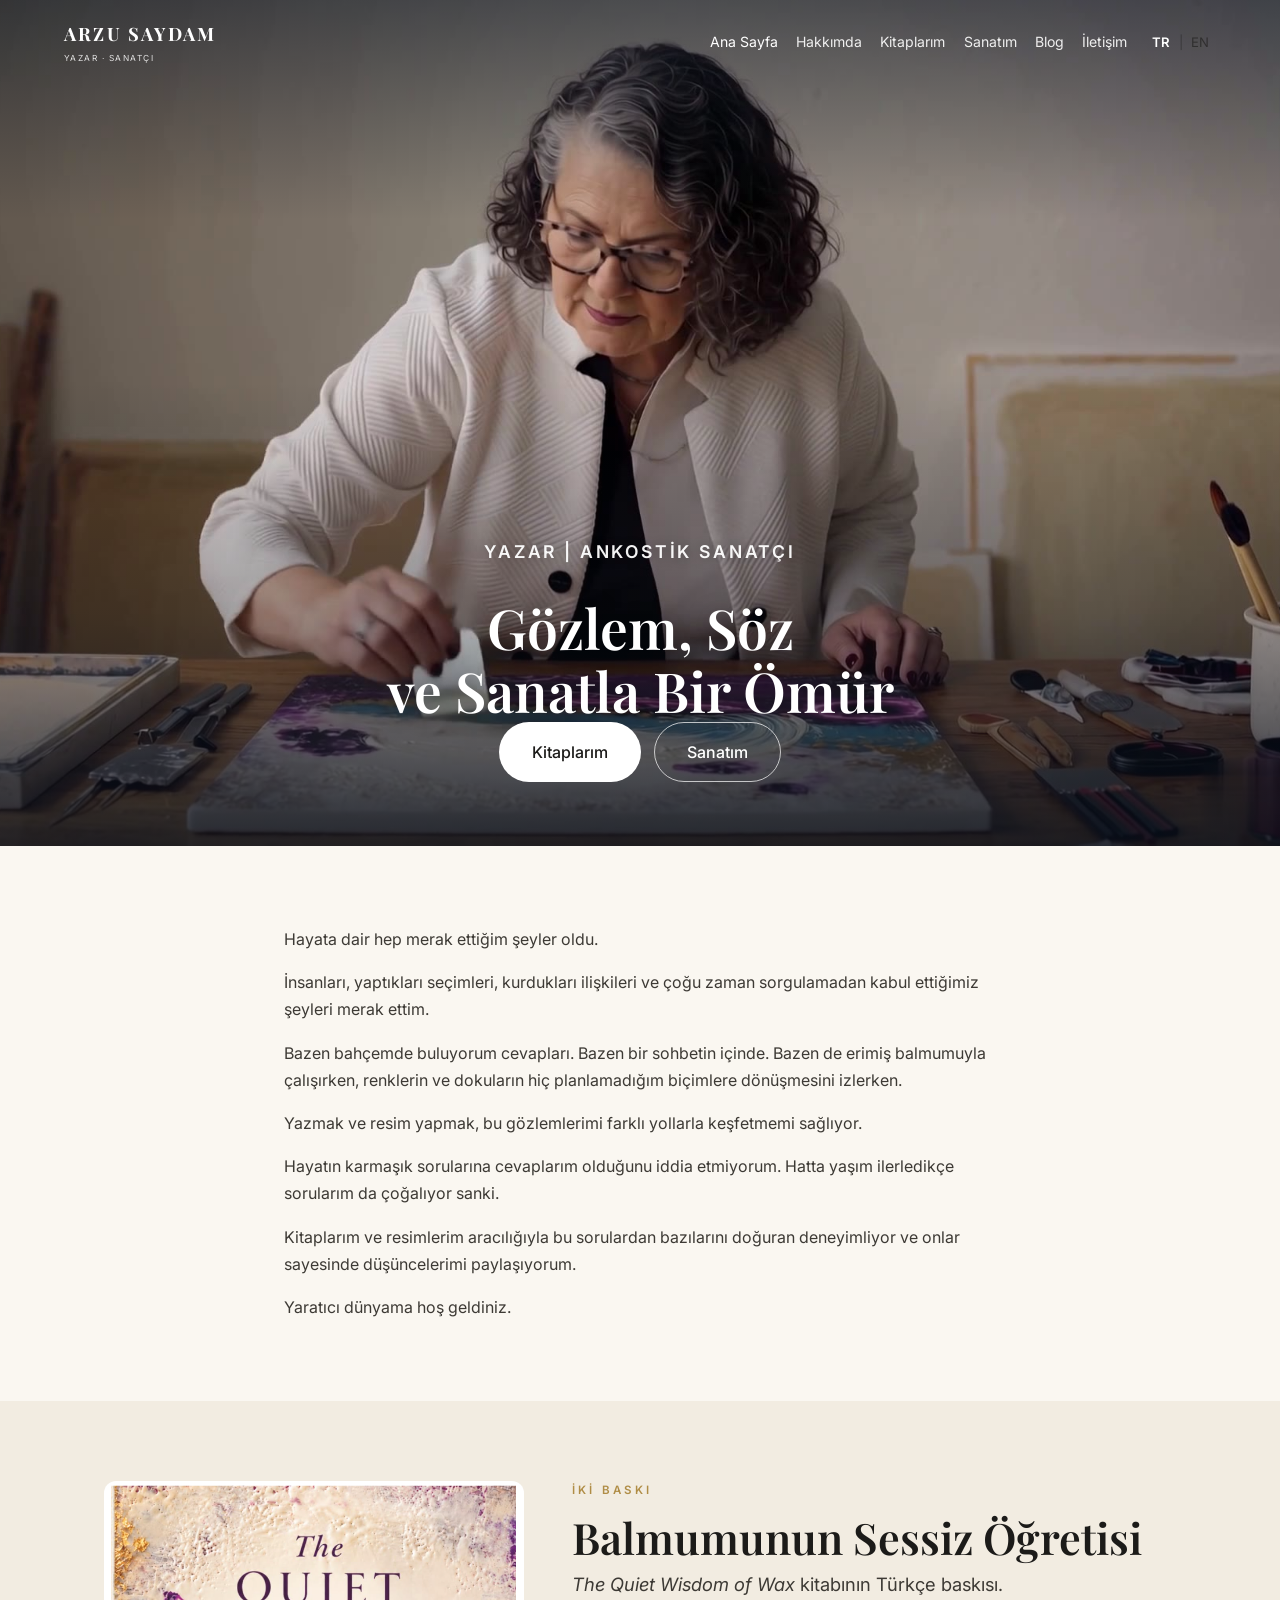
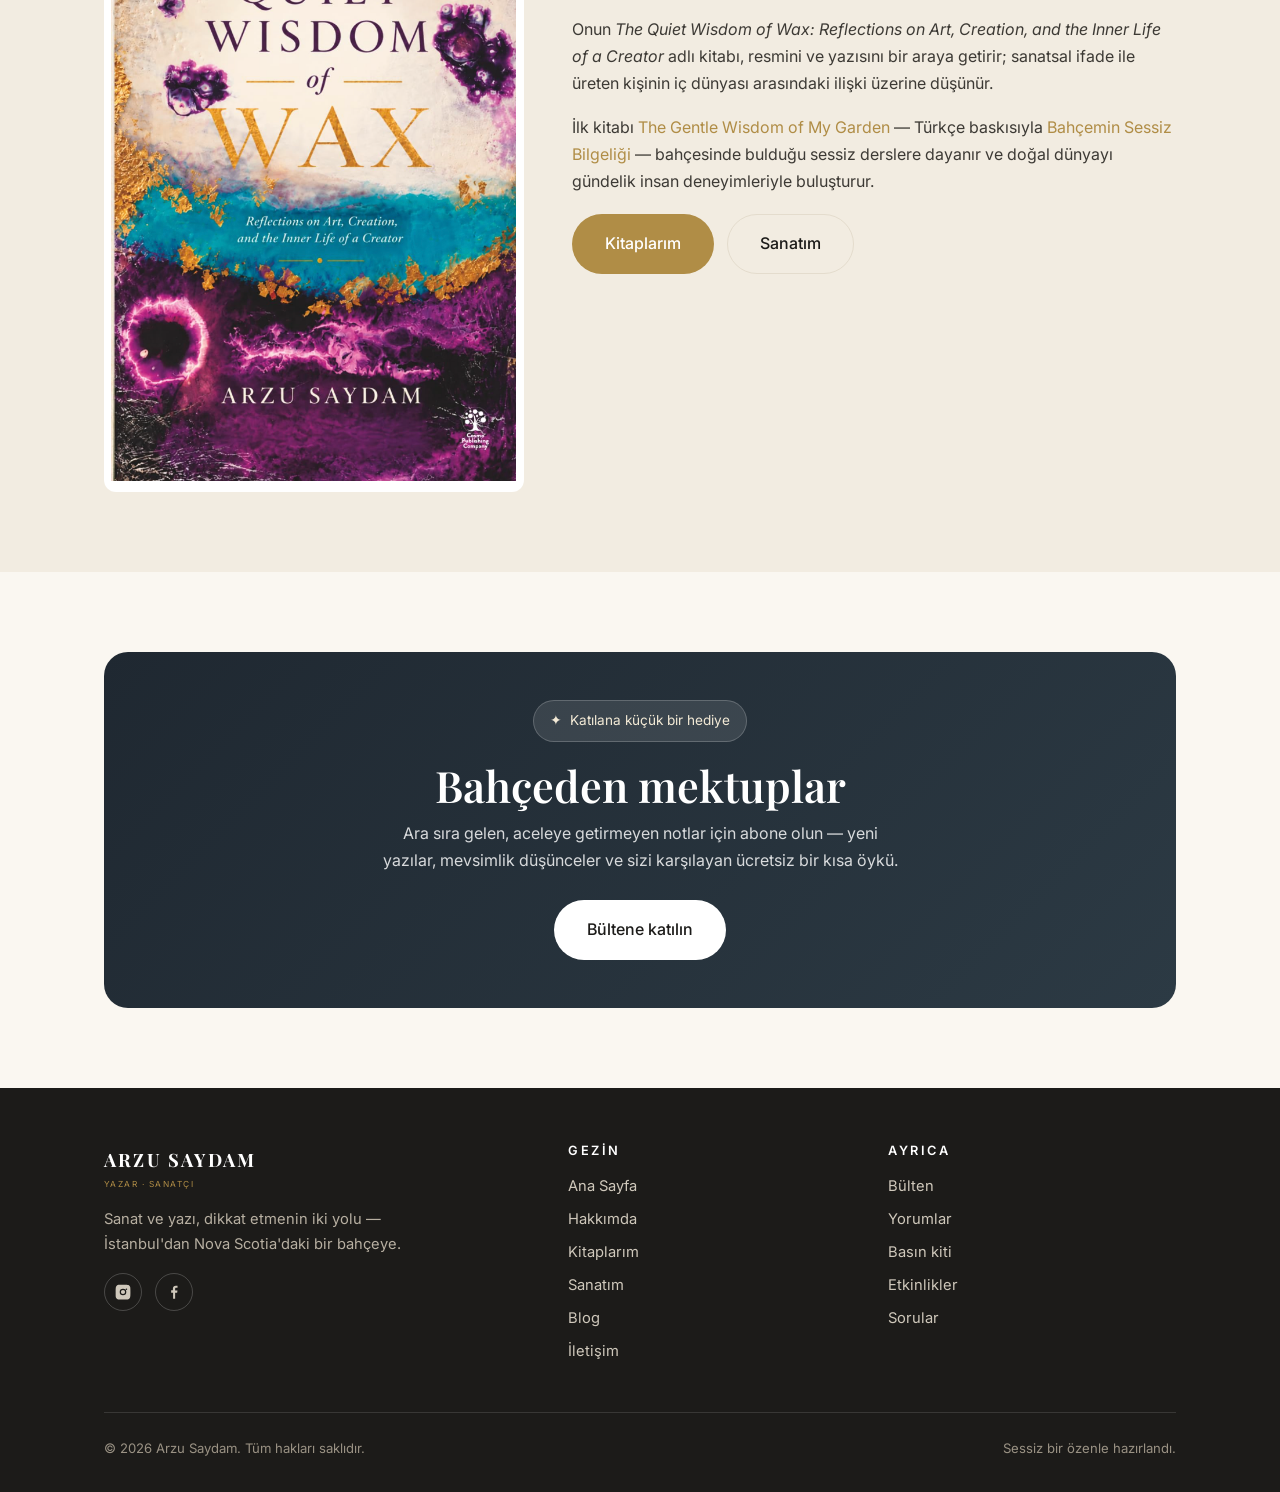
==== commit e7c9c722: "Use Ankostik in Turkish and show the Turkish Wax edition. Remove the note that the Wax book has no T" ====
--- a/index.html
+++ b/index.html
@@ -6,18 +6,18 @@
 </script>
 <meta charset="UTF-8">
 <meta name="viewport" content="width=device-width, initial-scale=1.0">
-<title>Arzu Saydam — Yazar ve Enkaustik Sanatçı</title>
+<title>Arzu Saydam — Yazar ve Ankostik Sanatçı</title>
 <meta name="description" content="Arzu Saydam is a Canadian author and encaustic artist whose creative work is rooted in curiosity, observation, and a lifelong desire to understand the world around her.">
 <meta property="og:type" content="website">
 <meta property="og:site_name" content="Arzu Saydam">
-<meta property="og:title" content="Arzu Saydam — Yazar ve Enkaustik Sanatçı">
+<meta property="og:title" content="Arzu Saydam — Yazar ve Ankostik Sanatçı">
 <meta property="og:description" content="Arzu Saydam is a Canadian author and encaustic artist whose creative work is rooted in curiosity, observation, and a lifelong desire to understand the world around her.">
 <meta property="og:image" content="https://www.arzusaydamauthor.com/assets/og-image.jpg">
 <meta property="og:image:width" content="1200">
 <meta property="og:image:height" content="630">
 <meta property="og:url" content="https://www.arzusaydamauthor.com/">
 <meta name="twitter:card" content="summary_large_image">
-<meta name="twitter:title" content="Arzu Saydam — Yazar ve Enkaustik Sanatçı">
+<meta name="twitter:title" content="Arzu Saydam — Yazar ve Ankostik Sanatçı">
 <meta name="twitter:description" content="Arzu Saydam is a Canadian author and encaustic artist whose creative work is rooted in curiosity, observation, and a lifelong desire to understand the world around her.">
 <meta name="twitter:image" content="https://www.arzusaydamauthor.com/assets/og-image.jpg">
 <link rel="canonical" href="https://www.arzusaydamauthor.com/">
@@ -40,7 +40,7 @@
   <div class="v-scrim-bottom"></div>
 
   <div class="hero-content" style="margin-bottom:1rem">
-    <p class="hero-role stagger d1"><span data-lang="tr">Yazar | Enkaustik Sanatçı</span><span data-lang="en">Author | Encaustic Artist</span></p>
+    <p class="hero-role stagger d1"><span data-lang="tr">Yazar | Ankostik Sanatçı</span><span data-lang="en">Author | Encaustic Artist</span></p>
     <h1 class="stagger d2"><span data-lang="tr">Gözlem, Söz<br>ve Sanatla Bir Ömür</span><span data-lang="en">A Life of Observation,<br>Words, and Art</span></h1>
     <div class="hero-cta stagger d4">
       <a href="books.html" class="btn btn-white btn-lg"><span data-lang="tr">Kitaplarım</span><span data-lang="en">My Books</span></a>
@@ -68,13 +68,13 @@
 <section class="alt">
   <div class="wrap">
     <div class="book">
-      <div class="book-media" style="max-width:340px;margin:0 auto">
-        <img src="assets/cover-wax-front.png" width="724" height="1054" alt="The Quiet Wisdom of Wax: Reflections on Art, Creation, and the Inner Life of a Creator — Arzu Saydam, ön kapak" style="width:100%;height:auto;border-radius:12px">
+      <div class="book-media wax-pair-media">
+        <img src="assets/cover-wax-front.png" width="724" height="1054" alt="The Quiet Wisdom of Wax and Balmumunun Sessiz Öğretisi by Arzu Saydam">
       </div>
       <div>
-        <div class="section-tag"><span data-lang="tr">İngilizce</span><span data-lang="en">English</span></div>
-        <h2 class="section-title" style="margin-bottom:0.35rem">The Quiet Wisdom of Wax</h2>
-        <p class="lead" style="margin-bottom:1rem"><em>Reflections on Art, Creation, and the Inner Life of a Creator</em></p>
+        <div class="section-tag"><span data-lang="tr">İki baskı</span><span data-lang="en">Two editions</span></div>
+        <h2 class="section-title" style="margin-bottom:0.35rem"><span data-lang="tr">Balmumunun Sessiz Öğretisi</span><span data-lang="en">The Quiet Wisdom of Wax</span></h2>
+        <p class="lead" style="margin-bottom:1rem"><span data-lang="tr"><em>The Quiet Wisdom of Wax</em> kitabının Türkçe baskısı.</span><span data-lang="en">Turkish edition: <em>Balmumunun Sessiz Öğretisi</em></span></p>
         <p style="color:var(--ink-soft);margin-bottom:1rem"><span data-lang="tr">Onun <em>The Quiet Wisdom of Wax: Reflections on Art, Creation, and the Inner Life of a Creator</em> adlı kitabı, resmini ve yazısını bir araya getirir; sanatsal ifade ile üreten kişinin iç dünyası arasındaki ilişki üzerine düşünür.</span><span data-lang="en">Her book <em>The Quiet Wisdom of Wax: Reflections on Art, Creation, and the Inner Life of a Creator</em> brings her painting and writing together, reflecting on the relationship between artistic expression and the inner life of the person creating it.</span></p>
         <p style="color:var(--ink-soft);margin-bottom:1.2rem"><span data-lang="tr">İlk kitabı <a href="books.html#gentle-wisdom" style="color:var(--gold)">The Gentle Wisdom of My Garden</a> — Türkçe baskısıyla <a href="books.html#bahcemin-sessiz-bilgeligi" style="color:var(--gold)">Bahçemin Sessiz Bilgeliği</a> — bahçesinde bulduğu sessiz derslere dayanır ve doğal dünyayı gündelik insan deneyimleriyle buluşturur.</span><span data-lang="en">In her first book, <a href="books.html#gentle-wisdom" style="color:var(--gold)">The Gentle Wisdom of My Garden</a>, also published in Turkish as <a href="books.html#bahcemin-sessiz-bilgeligi" style="color:var(--gold)">Bahçemin Sessiz Bilgeliği</a>, she draws upon the quiet lessons found in her garden, connecting the natural world with everyday human experiences.</span></p>
         <div class="hero-cta" style="justify-content:flex-start">
--- a/styles.css
+++ b/styles.css
@@ -226,8 +226,8 @@
   font-family: var(--sans); font-size: 0.95rem; background: #fff; color: var(--ink); }
 .field input:focus, .field textarea:focus, .field select:focus { outline: none; border-color: var(--gold); }
 .btn:disabled { opacity: 0.65; cursor: wait; }
-.form-status { color: var(--ink); font-size: 0.9rem; margin-top: 0.85rem; }
-.hp { position: absolute; left: -9999px; width: 1px; height: 1px; overflow: hidden; }
+.form-status { color: var(--ink); font-size: 0.92rem; margin-top: 0.85rem; }
+.hp { position: absolute; width: 1px; height: 1px; padding: 0; margin: -1px; overflow: hidden; clip: rect(0, 0, 0, 0); white-space: nowrap; border: 0; }
 
 /* Newsletter band */
 .band { background: linear-gradient(135deg, #1f2831, #2c3a44); color: #f3ead6; border-radius: var(--radius); padding: 3rem; text-align: center; }
@@ -311,6 +311,30 @@
   border-radius: 0;
   box-shadow: none;
 }
+.cover-natural {
+  aspect-ratio: auto;
+  overflow: visible;
+  position: static;
+  background: transparent;
+  box-shadow: none;
+}
+.cover-natural picture,
+.cover-natural .cover-link { display: block; }
+.cover-natural img {
+  position: static;
+  inset: auto;
+  width: 100%;
+  height: auto;
+  object-fit: contain;
+  border-radius: 12px;
+}
+.wax-editions { display: flex; flex-direction: column; gap: 3.5rem; }
+html:not(.lang-en) .wax-en { order: 2; }
+html.lang-en .wax-tr { order: 2; }
+.coming-soon { margin-top: 1.2rem; }
+.book:has(.wax-pair-media) { grid-template-columns: minmax(280px, 420px) minmax(0, 1fr); }
+.wax-pair-media { max-width: 420px; margin: 0; }
+.wax-pair-media img { width: 100%; height: auto; display: block; object-fit: contain; border-radius: 12px; }
 .buy-row { display: flex; flex-wrap: wrap; gap: 0.7rem; margin-top: 1.35rem; }
 .book-feature .back-cover { margin-top: 1rem; }
 .book-feature .back-cover img { max-width: 340px; }
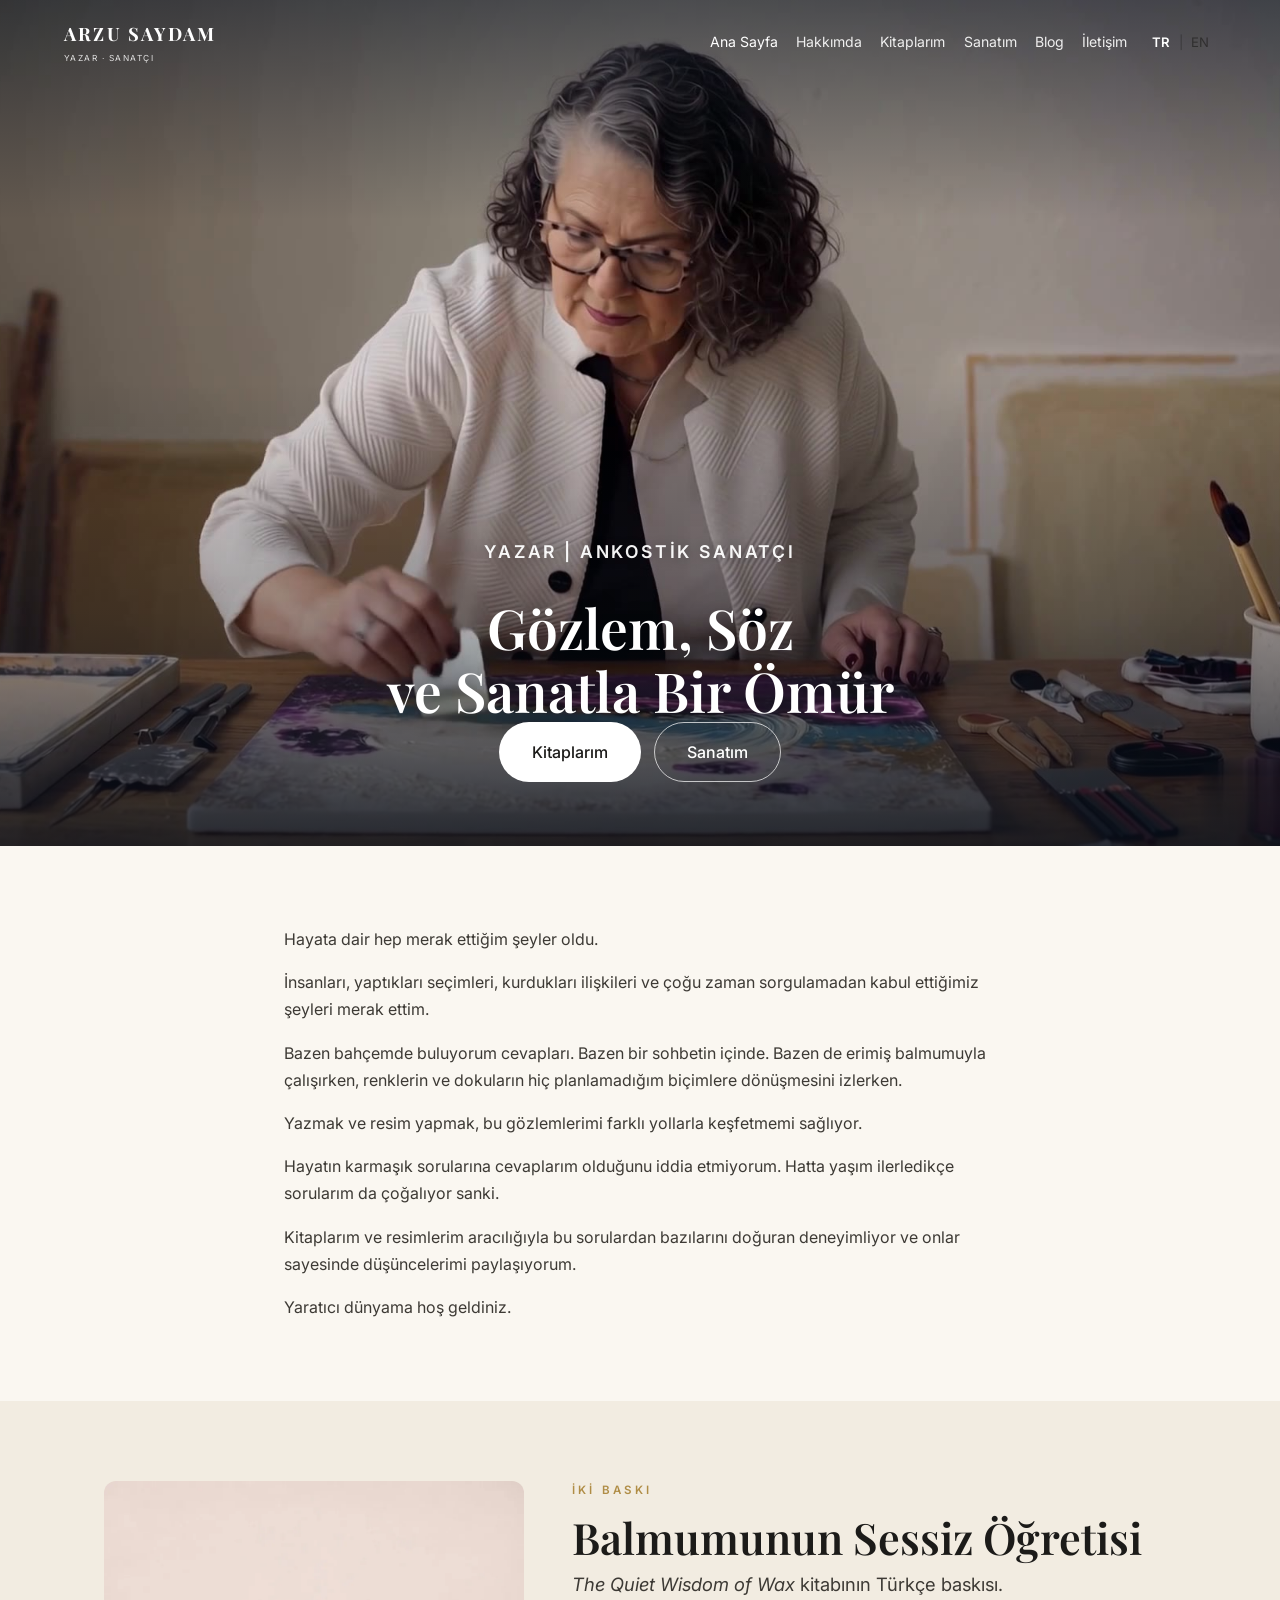
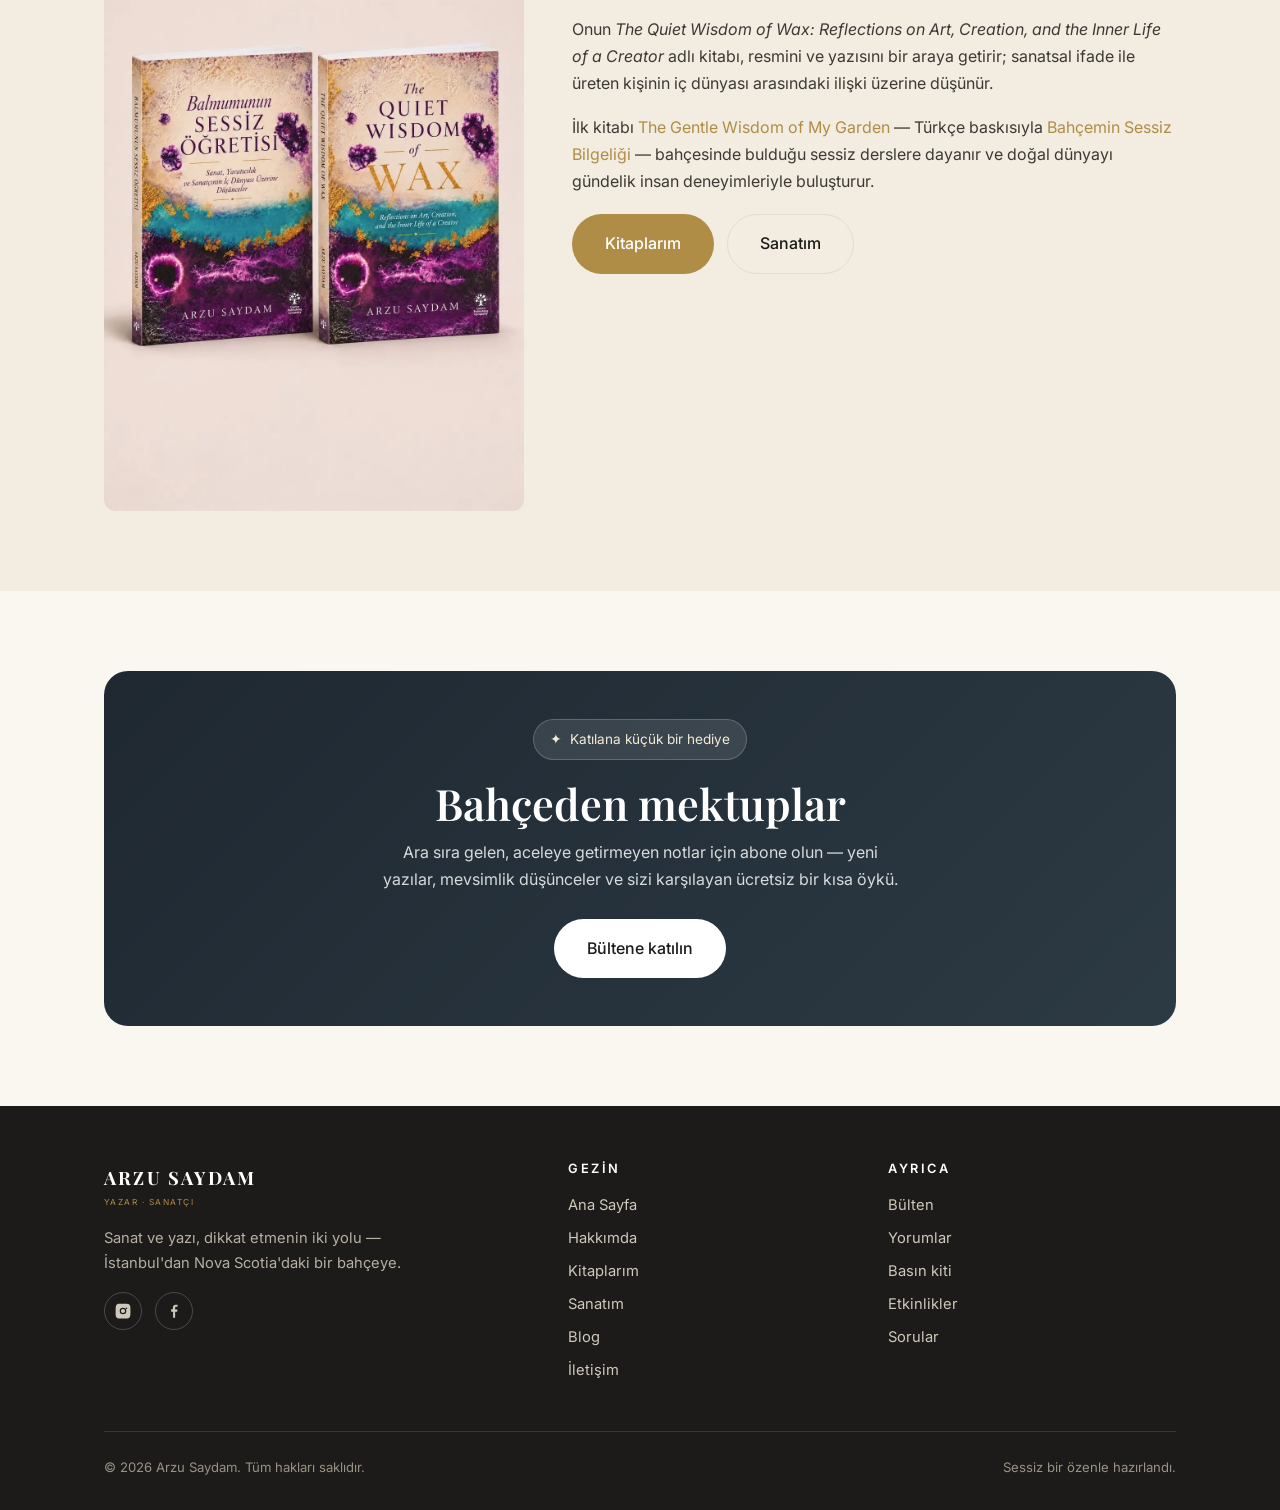
==== commit 1e86066a: "Add the Turkish Wax mockup and the two-edition pair. Show the Turkish cover on that edition and the " ====
--- a/index.html
+++ b/index.html
@@ -69,7 +69,14 @@
   <div class="wrap">
     <div class="book">
       <div class="book-media wax-pair-media">
-        <img src="assets/cover-wax-front.png" width="724" height="1054" alt="The Quiet Wisdom of Wax and Balmumunun Sessiz Öğretisi by Arzu Saydam">
+        <picture data-lang="tr">
+          <source srcset="assets/books/wax-pair.webp" type="image/webp">
+          <img src="assets/books/wax-pair.jpg" width="1024" height="1536" alt="Balmumunun Sessiz Öğretisi ve The Quiet Wisdom of Wax, Arzu Saydam">
+        </picture>
+        <picture data-lang="en">
+          <source srcset="assets/books/wax-pair.webp" type="image/webp">
+          <img src="assets/books/wax-pair.jpg" width="1024" height="1536" alt="The Quiet Wisdom of Wax and its Turkish edition, Balmumunun Sessiz Öğretisi, by Arzu Saydam">
+        </picture>
       </div>
       <div>
         <div class="section-tag"><span data-lang="tr">İki baskı</span><span data-lang="en">Two editions</span></div>
@@ -78,7 +85,7 @@
         <p style="color:var(--ink-soft);margin-bottom:1rem"><span data-lang="tr">Onun <em>The Quiet Wisdom of Wax: Reflections on Art, Creation, and the Inner Life of a Creator</em> adlı kitabı, resmini ve yazısını bir araya getirir; sanatsal ifade ile üreten kişinin iç dünyası arasındaki ilişki üzerine düşünür.</span><span data-lang="en">Her book <em>The Quiet Wisdom of Wax: Reflections on Art, Creation, and the Inner Life of a Creator</em> brings her painting and writing together, reflecting on the relationship between artistic expression and the inner life of the person creating it.</span></p>
         <p style="color:var(--ink-soft);margin-bottom:1.2rem"><span data-lang="tr">İlk kitabı <a href="books.html#gentle-wisdom" style="color:var(--gold)">The Gentle Wisdom of My Garden</a> — Türkçe baskısıyla <a href="books.html#bahcemin-sessiz-bilgeligi" style="color:var(--gold)">Bahçemin Sessiz Bilgeliği</a> — bahçesinde bulduğu sessiz derslere dayanır ve doğal dünyayı gündelik insan deneyimleriyle buluşturur.</span><span data-lang="en">In her first book, <a href="books.html#gentle-wisdom" style="color:var(--gold)">The Gentle Wisdom of My Garden</a>, also published in Turkish as <a href="books.html#bahcemin-sessiz-bilgeligi" style="color:var(--gold)">Bahçemin Sessiz Bilgeliği</a>, she draws upon the quiet lessons found in her garden, connecting the natural world with everyday human experiences.</span></p>
         <div class="hero-cta" style="justify-content:flex-start">
-          <a href="books.html#quiet-wisdom" class="btn btn-gold btn-lg"><span data-lang="tr">Kitaplarım</span><span data-lang="en">My Books</span></a>
+          <a href="books.html#wax-editions" class="btn btn-gold btn-lg"><span data-lang="tr">Kitaplarım</span><span data-lang="en">My Books</span></a>
           <a href="art.html" class="btn btn-ghost btn-lg"><span data-lang="tr">Sanatım</span><span data-lang="en">My Art</span></a>
         </div>
       </div>
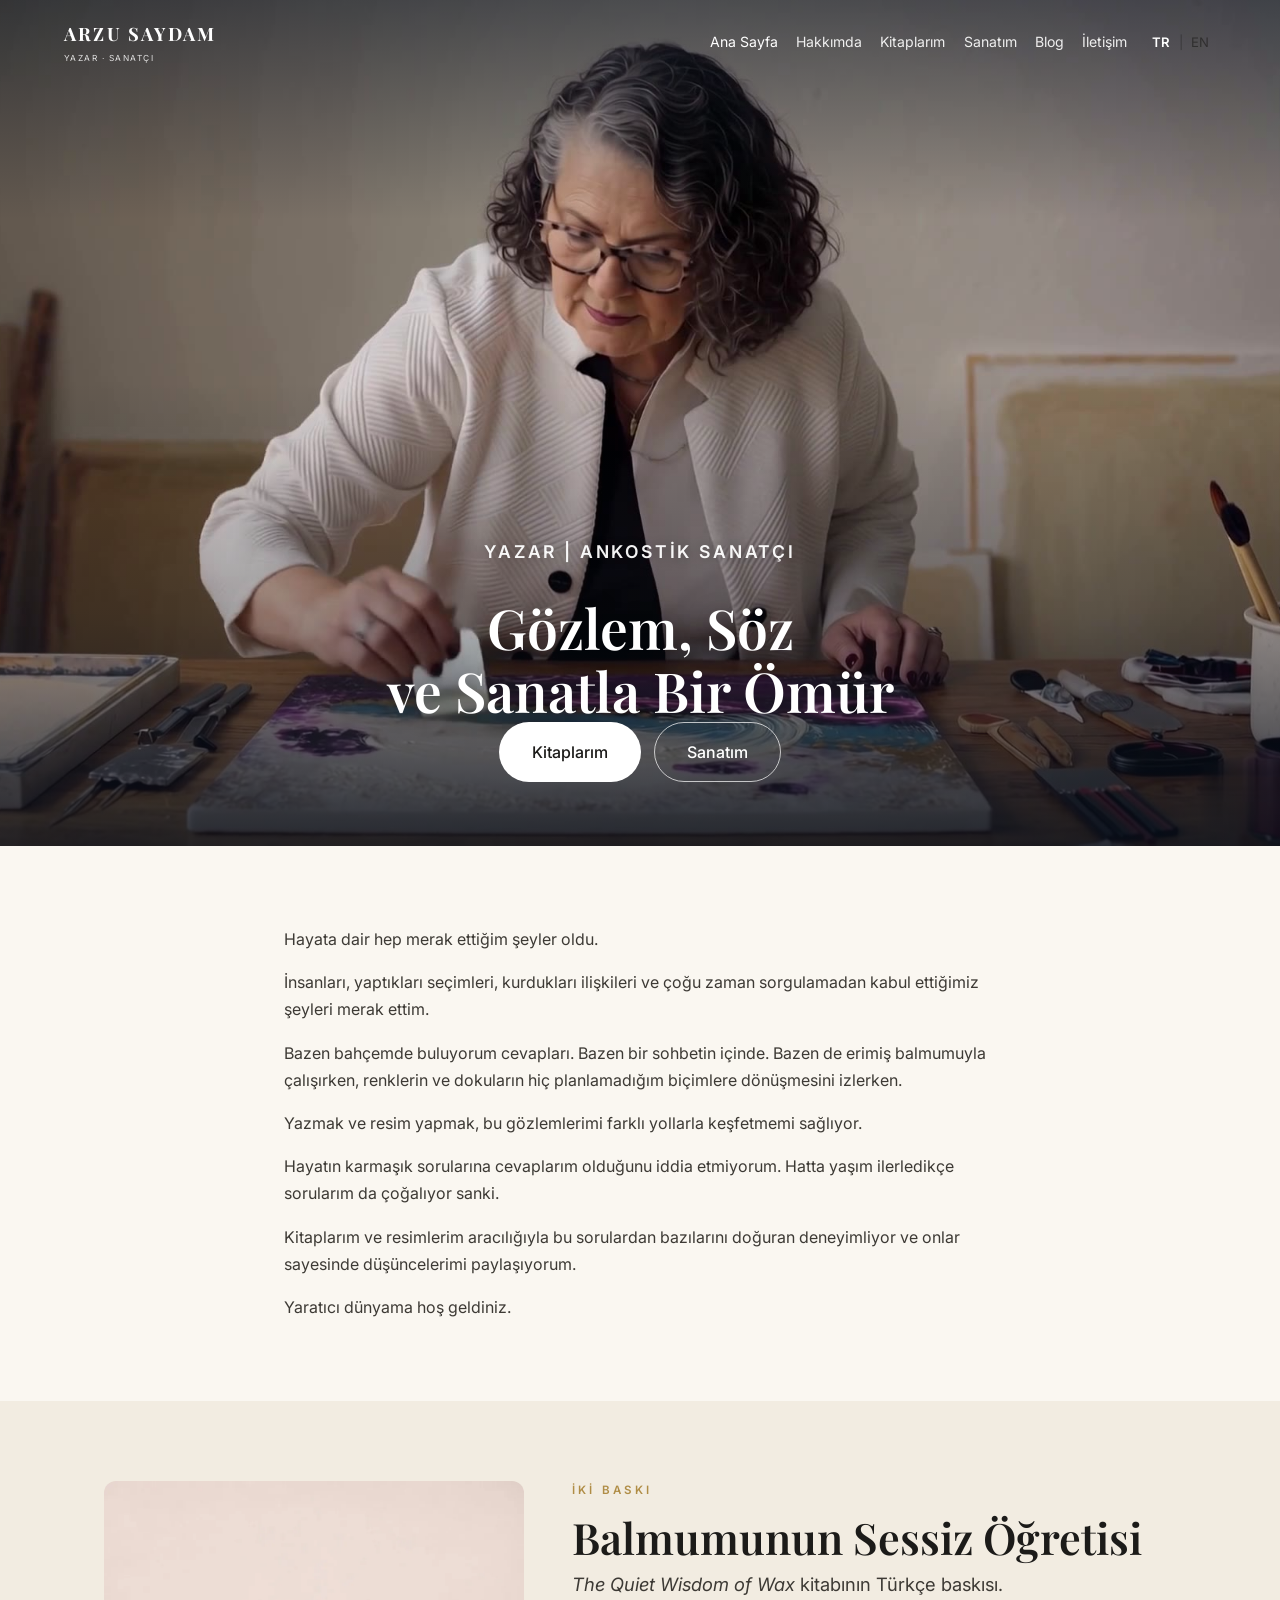
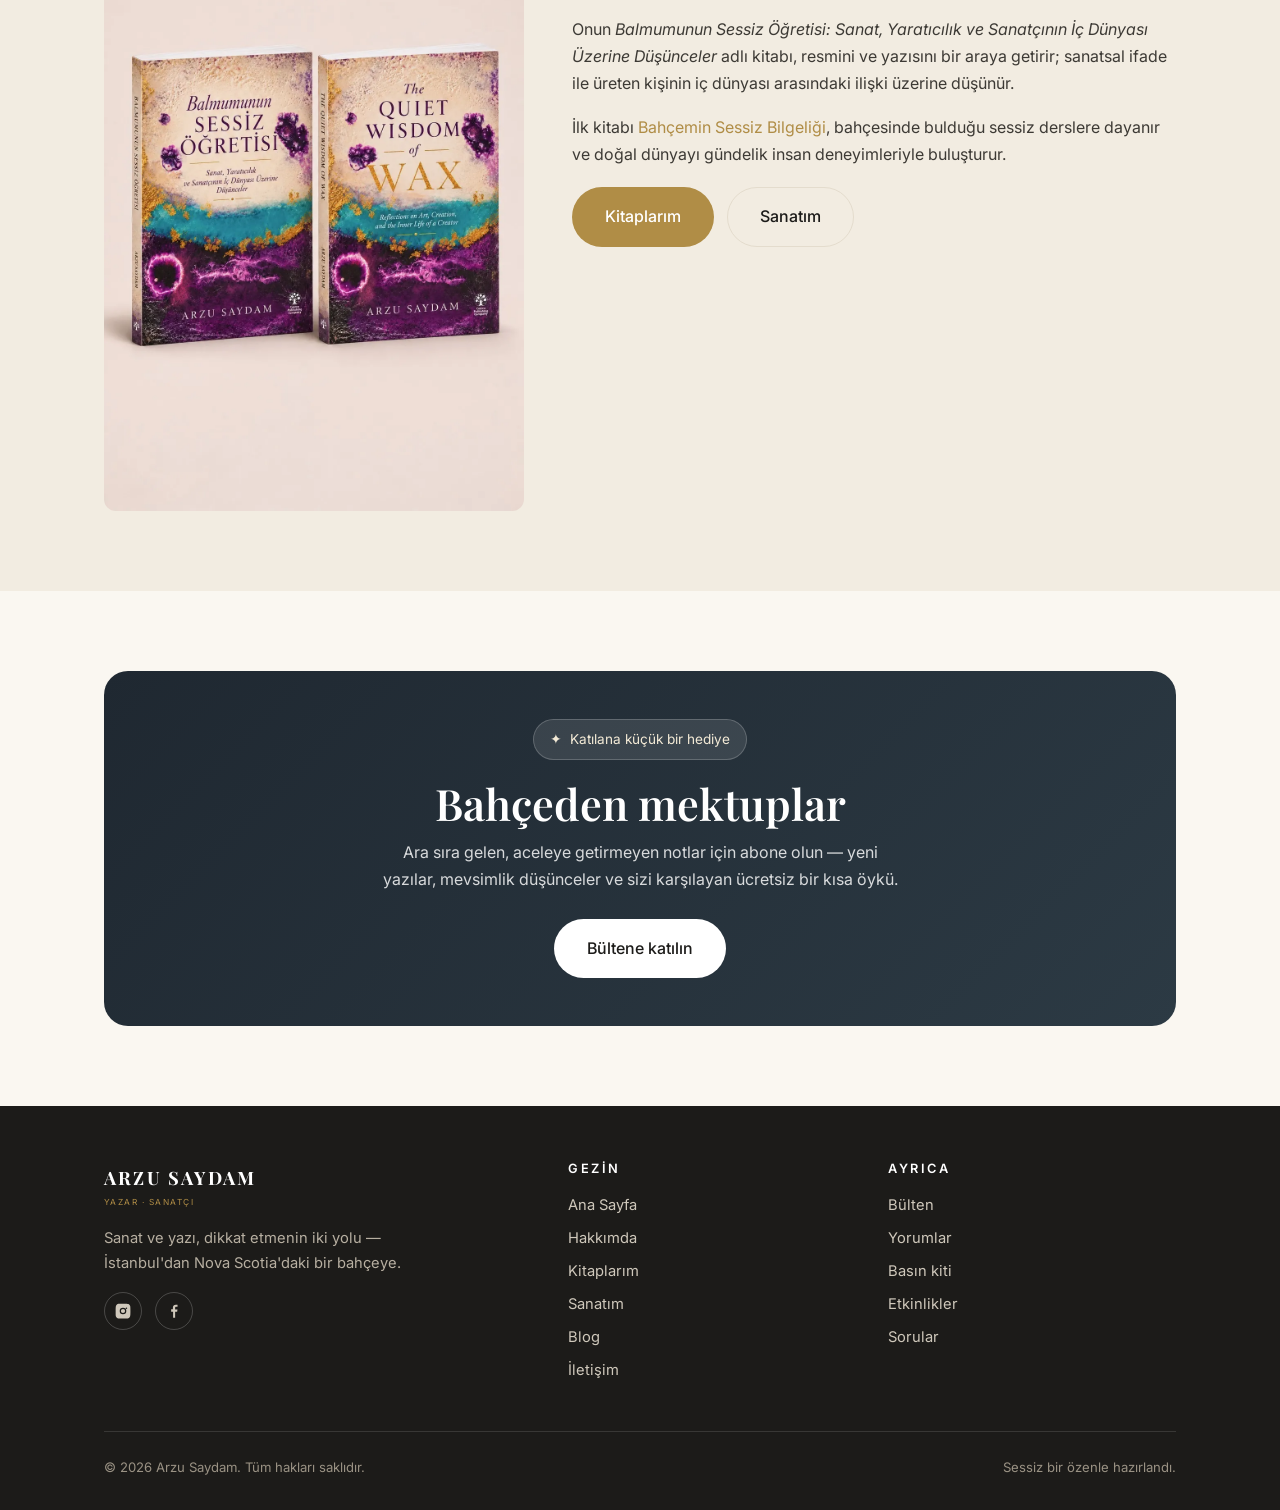
==== commit e8eea6c6: "Show Turkish book titles on the Turkish pages. Use Bahçemin Sessiz Bilgeliği for the garden book lin" ====
--- a/index.html
+++ b/index.html
@@ -82,8 +82,8 @@
         <div class="section-tag"><span data-lang="tr">İki baskı</span><span data-lang="en">Two editions</span></div>
         <h2 class="section-title" style="margin-bottom:0.35rem"><span data-lang="tr">Balmumunun Sessiz Öğretisi</span><span data-lang="en">The Quiet Wisdom of Wax</span></h2>
         <p class="lead" style="margin-bottom:1rem"><span data-lang="tr"><em>The Quiet Wisdom of Wax</em> kitabının Türkçe baskısı.</span><span data-lang="en">Turkish edition: <em>Balmumunun Sessiz Öğretisi</em></span></p>
-        <p style="color:var(--ink-soft);margin-bottom:1rem"><span data-lang="tr">Onun <em>The Quiet Wisdom of Wax: Reflections on Art, Creation, and the Inner Life of a Creator</em> adlı kitabı, resmini ve yazısını bir araya getirir; sanatsal ifade ile üreten kişinin iç dünyası arasındaki ilişki üzerine düşünür.</span><span data-lang="en">Her book <em>The Quiet Wisdom of Wax: Reflections on Art, Creation, and the Inner Life of a Creator</em> brings her painting and writing together, reflecting on the relationship between artistic expression and the inner life of the person creating it.</span></p>
-        <p style="color:var(--ink-soft);margin-bottom:1.2rem"><span data-lang="tr">İlk kitabı <a href="books.html#gentle-wisdom" style="color:var(--gold)">The Gentle Wisdom of My Garden</a> — Türkçe baskısıyla <a href="books.html#bahcemin-sessiz-bilgeligi" style="color:var(--gold)">Bahçemin Sessiz Bilgeliği</a> — bahçesinde bulduğu sessiz derslere dayanır ve doğal dünyayı gündelik insan deneyimleriyle buluşturur.</span><span data-lang="en">In her first book, <a href="books.html#gentle-wisdom" style="color:var(--gold)">The Gentle Wisdom of My Garden</a>, also published in Turkish as <a href="books.html#bahcemin-sessiz-bilgeligi" style="color:var(--gold)">Bahçemin Sessiz Bilgeliği</a>, she draws upon the quiet lessons found in her garden, connecting the natural world with everyday human experiences.</span></p>
+        <p style="color:var(--ink-soft);margin-bottom:1rem"><span data-lang="tr">Onun <em>Balmumunun Sessiz Öğretisi: Sanat, Yaratıcılık ve Sanatçının İç Dünyası Üzerine Düşünceler</em> adlı kitabı, resmini ve yazısını bir araya getirir; sanatsal ifade ile üreten kişinin iç dünyası arasındaki ilişki üzerine düşünür.</span><span data-lang="en">Her book <em>The Quiet Wisdom of Wax: Reflections on Art, Creation, and the Inner Life of a Creator</em> brings her painting and writing together, reflecting on the relationship between artistic expression and the inner life of the person creating it.</span></p>
+        <p style="color:var(--ink-soft);margin-bottom:1.2rem"><span data-lang="tr">İlk kitabı <a href="books.html#bahcemin-sessiz-bilgeligi" style="color:var(--gold)">Bahçemin Sessiz Bilgeliği</a>, bahçesinde bulduğu sessiz derslere dayanır ve doğal dünyayı gündelik insan deneyimleriyle buluşturur.</span><span data-lang="en">In her first book, <a href="books.html#gentle-wisdom" style="color:var(--gold)">The Gentle Wisdom of My Garden</a>, also published in Turkish as <a href="books.html#bahcemin-sessiz-bilgeligi" style="color:var(--gold)">Bahçemin Sessiz Bilgeliği</a>, she draws upon the quiet lessons found in her garden, connecting the natural world with everyday human experiences.</span></p>
         <div class="hero-cta" style="justify-content:flex-start">
           <a href="books.html#wax-editions" class="btn btn-gold btn-lg"><span data-lang="tr">Kitaplarım</span><span data-lang="en">My Books</span></a>
           <a href="art.html" class="btn btn-ghost btn-lg"><span data-lang="tr">Sanatım</span><span data-lang="en">My Art</span></a>
--- a/styles.css
+++ b/styles.css
@@ -332,6 +332,13 @@
 html:not(.lang-en) .wax-en { order: 2; }
 html.lang-en .wax-tr { order: 2; }
 .coming-soon { margin-top: 1.2rem; }
+.edition-blurb { margin-top: 1.15rem; }
+.edition-blurb h3 { font-family: var(--serif); font-size: 1.2rem; margin: 0 0 0.55rem; }
+.edition-blurb p { color: var(--ink-soft); margin: 0 0 0.75rem; }
+.foreword { margin-top: 0.4rem; }
+.foreword summary { cursor: pointer; color: var(--gold); font-size: 0.85rem; letter-spacing: 0.12em; text-transform: uppercase; list-style: none; }
+.foreword summary::-webkit-details-marker { display: none; }
+.foreword p { margin-top: 0.8rem; }
 .book:has(.wax-pair-media) { grid-template-columns: minmax(280px, 420px) minmax(0, 1fr); }
 .wax-pair-media { max-width: 420px; margin: 0; }
 .wax-pair-media img { width: 100%; height: auto; display: block; object-fit: contain; border-radius: 12px; }
